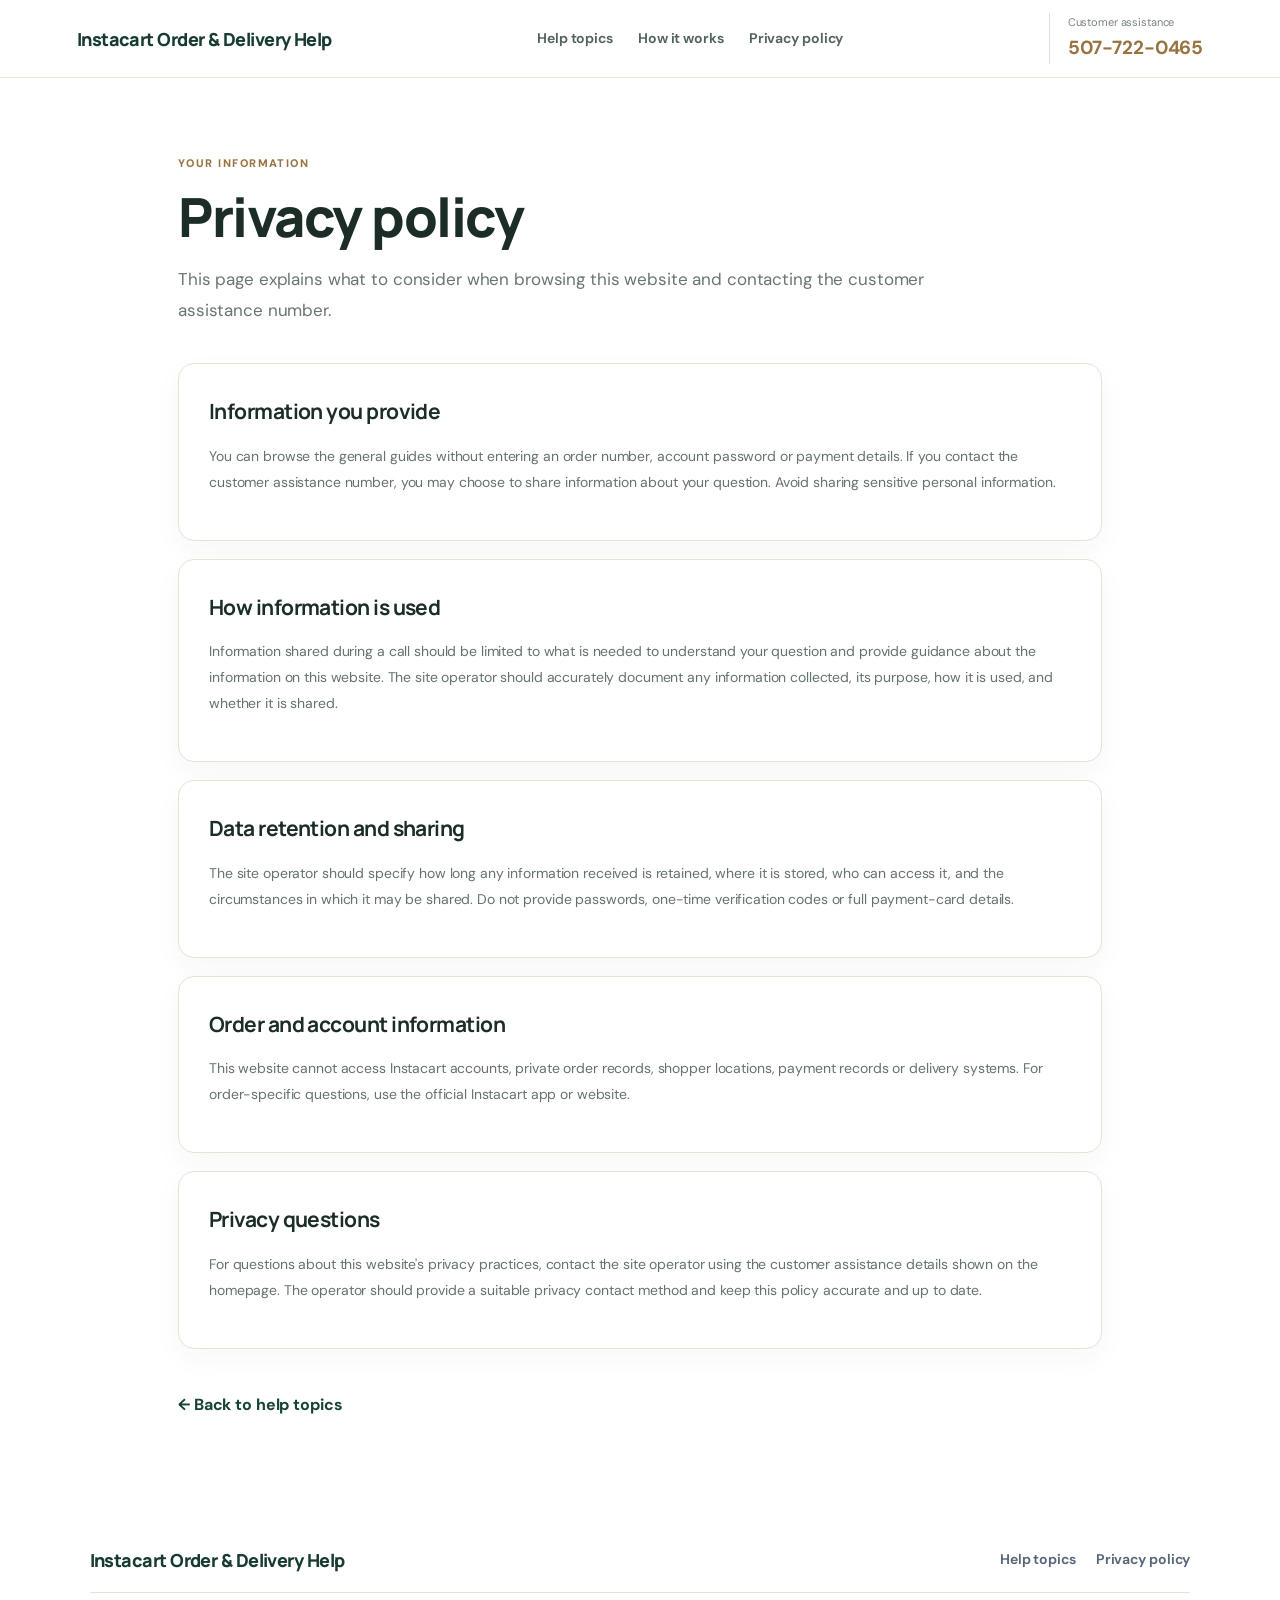
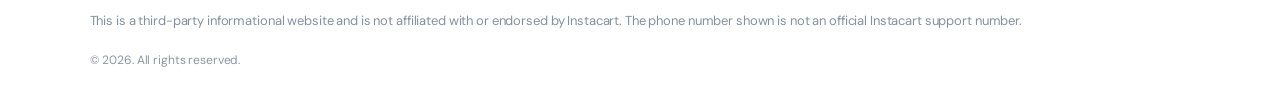
==== privacy.html @ 59c17d53 "///////" ====
<!doctype html>
<html lang="en">
<head>
<meta charset="utf-8">
<meta name="viewport" content="width=device-width, initial-scale=1">
<title>Privacy Policy | Instacart Order &amp; Delivery Help</title>
<meta name="description" content="Privacy policy for this grocery order information guide website.">
<link rel="stylesheet" href="styles.css">
<style>
.policy-page{max-width:980px;margin:0 auto;padding:76px 28px 100px;min-height:65vh}
.policy-page .eyebrow{display:block;margin-bottom:14px}
.policy-page h1{font-size:clamp(38px,5vw,54px);line-height:1.1;letter-spacing:-1.5px;margin:0 0 18px;color:#1b2d25}
.policy-page .lead{font-size:17px;line-height:1.8;color:#68766e;max-width:760px;margin-bottom:38px}
.policy-card{background:#fff;border:1px solid #e8e1d5;border-radius:16px;padding:30px;margin:18px 0;box-shadow:0 10px 28px #1b30230a}
.policy-card h2{font-size:21px;margin:0 0 12px;color:#1b2d25}
.policy-card p,.policy-card li{font-size:14px;line-height:1.85;color:#65736b}
.policy-card ul{padding-left:22px}
.policy-back{display:inline-block;margin-top:24px;text-decoration:none;font-weight:700;color:#174337}
@media(max-width:650px){.policy-page{padding:48px 20px 70px}.policy-card{padding:22px}}
</style>
</head>
<body>
<header><a class="logo" href="index.html">Instacart Order &amp; Delivery Help</a><nav><a href="index.html#guides">Help topics</a><a href="index.html#how">How it works</a><a href="privacy.html">Privacy policy</a></nav><a class="number" href="tel:5077220465"><small>Customer assistance</small><b>507-722-0465</b></a></header>
<main class="policy-page">
<small class="eyebrow">YOUR INFORMATION</small>
<h1>Privacy policy</h1>
<p class="lead">This page explains what to consider when browsing this website and contacting the customer assistance number.</p>
<section class="policy-card"><h2>Information you provide</h2><p>You can browse the general guides without entering an order number, account password or payment details. If you contact the customer assistance number, you may choose to share information about your question. Avoid sharing sensitive personal information.</p></section>
<section class="policy-card"><h2>How information is used</h2><p>Information shared during a call should be limited to what is needed to understand your question and provide guidance about the information on this website. The site operator should accurately document any information collected, its purpose, how it is used, and whether it is shared.</p></section>
<section class="policy-card"><h2>Data retention and sharing</h2><p>The site operator should specify how long any information received is retained, where it is stored, who can access it, and the circumstances in which it may be shared. Do not provide passwords, one-time verification codes or full payment-card details.</p></section>
<section class="policy-card"><h2>Order and account information</h2><p>This website cannot access Instacart accounts, private order records, shopper locations, payment records or delivery systems. For order-specific questions, use the official Instacart app or website.</p></section>
<section class="policy-card"><h2>Privacy questions</h2><p>For questions about this website's privacy practices, contact the site operator using the customer assistance details shown on the homepage. The operator should provide a suitable privacy contact method and keep this policy accurate and up to date.</p></section>
<a class="policy-back" href="index.html">← Back to help topics</a>
</main>
<footer><div class="foothead"><a class="logo" href="index.html">Instacart Order &amp; Delivery Help</a><div><a href="index.html#guides">Help topics</a><a href="privacy.html">Privacy policy</a></div></div><p>This is a third-party informational website and is not affiliated with or endorsed by Instacart. The phone number shown is not an official Instacart support number.</p><small>© 2026. All rights reserved.</small></footer>
</body></html>
---- styles.css ----
@import url('https://fonts.googleapis.com/css2?family=DM+Sans:wght@400;500;600;700;800&family=Manrope:wght@500;600;700;800&display=swap');
:root{--navy:#142b45;--navy2:#203f5e;--teal:#147d83;--teal-light:#e7f3f3;--paper:#f4f7fa;--ink:#182838;--muted:#657487;--line:#e0e7ed}
*{box-sizing:border-box}html{scroll-behavior:smooth}body{margin:0;color:var(--ink);font-family:'DM Sans',sans-serif;background:#fff}
.notice{text-align:center;background:#10263e;color:#e2edf5;font-size:9px;letter-spacing:1.3px;padding:9px 12px;font-weight:700}
header{height:78px;padding:0 6%;display:flex;align-items:center;justify-content:space-between;gap:20px;border-bottom:1px solid var(--line);background:#fff}
.logo{font:800 16px Manrope;text-decoration:none;color:var(--navy);letter-spacing:-.4px;max-width:280px}
nav{display:flex;gap:25px}nav a,footer a{font-size:12px;color:#566779;text-decoration:none;font-weight:600}
.number{display:flex;flex-direction:column;border-left:1px solid var(--line);padding-left:18px;text-decoration:none}.number small{font-size:9px;color:#728195}.number b{font-size:17px;color:var(--teal)}
#menu{display:none}
.hero{background:var(--paper);padding:62px 10%;display:grid;grid-template-columns:1.05fr .95fr;gap:30px;align-items:center;min-height:435px}
.eyebrow,.how small,.final small{font-size:9px;letter-spacing:1.5px;font-weight:800;color:var(--teal)}
h1{font:800 clamp(40px,4.5vw,58px)/1.08 Manrope;letter-spacing:-2px;margin:18px 0}h1 em{color:var(--teal);font-style:normal}
.hero p{font-size:14px;line-height:1.8;color:var(--muted);max-width:480px}
.btn{display:inline-block;background:var(--navy);color:#fff;padding:14px 18px;border-radius:7px;font-size:12px;font-weight:700;text-decoration:none;margin:12px 8px 0 0;transition:.2s}.btn:hover{background:var(--teal)}.btn.alt{background:#fff;color:var(--navy);border:1px solid #cbd6df}
.disclaimer{font-size:10px!important;color:#7e8b99!important;margin-top:19px}
.heroart{height:290px;position:relative;display:grid;place-items:center}.circle{position:absolute;width:270px;height:250px;border-radius:48%;background:#dce9ed;transform:rotate(-12deg)}
.bag{z-index:1;width:175px;height:168px;background:var(--navy2);clip-path:polygon(8% 15%,92% 15%,100% 100%,0 100%);display:grid;place-items:center;color:#fff;font:800 60px Manrope}
.fruit{position:absolute;z-index:2;font-size:48px}.f1{left:12%;top:20%}.f2{right:10%;top:24%}.f3{left:20%;bottom:6%}
.artcaption{position:absolute;right:0;bottom:0;background:white;padding:12px 16px;border-radius:10px;box-shadow:0 8px 25px #172f4614;display:flex;flex-direction:column;font-size:11px}.artcaption small{font-size:9px;color:#788798;margin-top:4px}
.callbar{max-width:1050px;margin:24px auto 0;padding:22px 25px;border:1px solid #dce6ed;border-radius:14px;display:flex;align-items:center;justify-content:space-between;gap:20px;background:linear-gradient(110deg,#142b45,#203f5e);box-shadow:0 12px 28px #142b451c;color:white}
.call-left{display:flex;align-items:center;gap:16px}.phone{background:#e4f1f2;color:var(--teal);width:48px;height:48px;border-radius:12px;display:grid;place-items:center;font-size:23px;flex:0 0 auto}
.call-copy small{display:block;font-size:9px;letter-spacing:1.2px;color:#c6d6e3;font-weight:700}.call-copy b{display:block;color:white;font:800 23px Manrope;letter-spacing:.2px;margin-top:3px}.call-copy p{font-size:11px;color:#d5e0e9;margin:4px 0 0}
.call-action{display:inline-flex;align-items:center;gap:9px;background:#fff;color:var(--navy);padding:14px 18px;border-radius:8px;font-size:12px;font-weight:800;text-decoration:none;white-space:nowrap;transition:.2s}.call-action:hover{background:#e8f3f3;color:var(--teal)}.call-action span{font-size:16px;color:var(--teal)}
.section{max-width:1100px;margin:auto;padding:78px 25px}.head{display:flex;justify-content:space-between;align-items:end;gap:25px;margin-bottom:25px}
.section h2,.how h2,.privacy h2,.final h2{font:800 29px Manrope;letter-spacing:-1px;margin:10px 0}
.head p{font-size:12px;color:var(--muted)}input{width:260px;padding:13px;border:1px solid var(--line);border-radius:8px;font:12px 'DM Sans'}
.cards{display:grid;grid-template-columns:repeat(4,1fr);gap:14px}.topic{border:1px solid var(--line);border-radius:12px;padding:17px;min-height:175px;background:white;transition:.2s}.topic:hover{box-shadow:0 10px 25px #142b4510;transform:translateY(-2px);border-color:#bfd5dc}
.topic .ico{height:42px;width:42px;display:grid;place-items:center;background:var(--teal-light);border-radius:11px;font-size:22px}
.topic h3{font:700 14px Manrope;margin:13px 0 7px}.topic p{font-size:10px;color:#758397;line-height:1.6;min-height:32px}.topic button{border:0;background:none;padding:0;color:var(--teal);font:700 11px 'DM Sans';cursor:pointer}
.guide{position:relative;background:#f2f7f9;border:1px solid #dce7ec;border-radius:14px;padding:28px;margin-top:22px}.guide h3{font:800 22px Manrope}.guide p,.guide li{font-size:12px;line-height:1.8;color:#5f6e7e}.guide li{margin:7px 0}.guide aside{background:white;padding:15px;border-radius:9px;font-size:11px}.guide aside p{font-size:11px}.guide aside a{color:var(--teal);font-weight:700}.guide #close{float:right;border:0;background:none;font-size:24px;cursor:pointer}
.how{background:var(--navy);color:white;padding:58px 10%;display:grid;grid-template-columns:1fr 1fr;gap:55px}.how h2{font-size:33px}.how p{font-size:12px;line-height:1.8;color:#d1dce6}.steps p{padding:15px;border:1px solid #ffffff2b;border-radius:9px}.steps b{color:#8ed0d1;margin-right:15px}
.faq{max-width:850px}.faq details{border-bottom:1px solid var(--line);padding:17px 0}.faq summary{font-size:12px;font-weight:700;cursor:pointer}.faq details p{font-size:11px;color:#6d7b8c;line-height:1.8}
.privacy{background:#f4f7fa;padding:42px 10%}.privacy p{font-size:11px;color:#667587;line-height:1.8;max-width:950px}
.final{padding:34px 10%;background:#eaf1f5;display:flex;align-items:center;justify-content:space-between;gap:25px}.final h2{font-size:22px}.final p{font-size:11px;color:#6c7988}.final>a{background:var(--navy);color:#fff;padding:12px 17px;border-radius:7px;font-size:11px;font-weight:700;text-decoration:none;white-space:nowrap}
footer{padding:30px 7% 20px;background:#fff}footer .foothead{display:flex;justify-content:space-between;align-items:center;gap:20px}.foothead div{display:flex;gap:20px;flex-wrap:wrap}footer p{font-size:10px;color:#8491a0;line-height:1.7;border-top:1px solid var(--line);padding-top:16px;margin-top:20px}footer>small{font-size:10px;color:#8a96a3}
@media(max-width:800px){.hero{padding:45px 7%}.cards{grid-template-columns:repeat(2,1fr)}.section{margin:0 3%}.head{align-items:start;flex-direction:column}input{width:100%}}
@media(max-width:600px){header{height:68px;padding:0 4%}nav{display:none;position:absolute;top:104px;left:0;right:0;background:white;padding:20px;z-index:5;flex-direction:column}nav.open{display:flex}.number{margin-left:auto;padding-left:9px}.number small{font-size:7px}.number b{font-size:14px}#menu{display:block;border:0;background:none;font-size:22px}.logo{font-size:13px;max-width:170px}.hero{grid-template-columns:1fr;padding:38px 7% 12px}.heroart{height:225px}.callbar{margin:18px 4% 0;align-items:flex-start;flex-direction:column;padding:18px}.call-action{width:100%;justify-content:center}.section{padding:55px 5%}.cards{grid-template-columns:1fr 1fr;gap:9px}.topic{padding:12px;min-height:175px}.topic h3{font-size:12px}.topic p{font-size:9px}.how{grid-template-columns:1fr;padding:40px 7%;gap:20px}.final{display:block;padding:28px 7%}.final>a{display:inline-block;margin-top:10px}footer .foothead{align-items:flex-start;flex-direction:column}}

.hero-assistance{margin-top:22px;display:flex;align-items:center;gap:16px;flex-wrap:wrap;padding:20px 22px;background:linear-gradient(115deg,#123b32 0%,#1d5144 100%);border:1px solid #2d6758;border-radius:14px;max-width:540px;box-shadow:0 12px 30px #123b322b}
.hero-assistance span{font-size:10px;font-weight:800;letter-spacing:1px;text-transform:uppercase;color:#d9e9df}
.hero-assistance strong{font:800 29px Manrope;color:#fff;letter-spacing:.4px;text-shadow:0 1px 1px #0002}
.hero-assistance a{font-size:11px;font-weight:800;color:#173b31;background:#e7c98e;padding:12px 15px;border-radius:8px;text-decoration:none;margin-left:auto;white-space:nowrap}
.hero-assistance a:hover{background:#f0d9aa}
@media(max-width:600px){.hero-assistance{gap:9px}.hero-assistance strong{font-size:21px}.hero-assistance a{margin-left:0}}

/* Luxury palette refresh */
:root{--ink:#202a25;--deep:#173b32;--accent:#b18a50;--accent2:#8a693a;--wash:#f6f3ec;--muted:#68736d;--line:#e7e0d4}
body{background:#fff;color:var(--ink)}
header{background:#fff;border-bottom:1px solid #e9e3d9}
.logo{color:#173b32}
nav a{color:#53635b}
.number{border-left-color:#e8e0d3}
.number small{color:#78837b}
.number b{color:#98733f}
.hero{background:linear-gradient(135deg,#f7f5ef 0%,#f0eee5 100%)}
.eyebrow,.how small,.final small,.guide-top{color:#98733f}
h1{color:#1f2d27}
h1 em{color:#98733f}
.hero p{color:#68736d}
.btn{background:#173b32;box-shadow:0 5px 14px #173b3217}
.btn:hover{background:#245345}
.btn.alt{background:#fff;color:#173b32;border-color:#d9d0c0}
.hero-assistance{border-color:#e5ddcf;background:#fff;box-shadow:0 10px 28px #40341d0b}
.hero-assistance span{color:#68736d}
.hero-assistance strong{color:#8a693a}
.hero-assistance a{background:#173b32}
.hero-assistance a:hover{background:#8a693a}
.circle{background:#e8e0d0}
.bag{background:#173b32}
.artcaption{box-shadow:0 12px 30px #26352b12}
.topic{border-color:#e8e2d8}
.topic:hover{border-color:#c5ad83;box-shadow:0 12px 28px #3c352614}
.topic .ico{background:#f2eee5}
.read-guide,.official-link{color:#8a693a}
.how{background:linear-gradient(120deg,#173b32,#23483d)}
.steps p{border-color:#ffffff30}
.privacy{background:#f6f3ec}
.final{background:#eee8dc}
.final>a{background:#173b32}
.callbar,.contact-card{background:linear-gradient(130deg,#173b32,#24483d)}
.phone{background:#f0e8d9;color:#8a693a}
.call-copy b{color:#fff}
.call-action{color:#173b32}
.call-action span{color:#98733f}
footer{background:#fff}
footer p{border-top-color:#e7e0d4}
@media(max-width:600px){nav{background:#fff}}

/* Refined typography and clear contact panel */
@import url('https://fonts.googleapis.com/css2?family=DM+Sans:wght@400;500;600;700&family=Manrope:wght@500;600;700;800&display=swap');
body{font-family:'DM Sans',Arial,sans-serif;-webkit-font-smoothing:antialiased}
h1,h2,h3,.logo{font-family:'Manrope','DM Sans',Arial,sans-serif}
.hero-assistance{display:flex;align-items:center;gap:14px;flex-wrap:wrap;max-width:520px;padding:16px 18px;border-radius:12px;border:1px solid #e4dac8;background:#fff;box-shadow:0 12px 28px #1b30230d}
.hero-assistance .assist-label{width:100%;font-size:9px;letter-spacing:1.5px;font-weight:800;color:#8a693a}
.hero-assistance strong{font:800 25px Manrope;color:#173b32;letter-spacing:.2px}
.hero-assistance a{margin-left:auto;padding:12px 16px;font-size:12px;border-radius:8px}
.guide-page{max-width:1120px;padding:54px 28px 80px}
.guide-top{font-size:10px;letter-spacing:1.5px;font-weight:800}
.guide-page h1{font-size:clamp(34px,4vw,48px);line-height:1.12;letter-spacing:-1.5px;margin:14px 0}
.guide-intro{font-size:15px;line-height:1.8;color:#65736b;max-width:760px}
.guide-layout{grid-template-columns:minmax(0,1fr) 340px;gap:24px;align-items:start;margin-top:32px}
.guide-content{padding:30px;border:1px solid #e8e1d5;border-radius:16px;box-shadow:0 12px 32px #1b30230a}
.guide-content h2{font-size:21px;margin:0 0 20px}
.guide-steps{display:grid;gap:12px;counter-reset:step}
.guide-step{position:relative;padding:16px 18px 16px 58px;background:#faf8f3;border:1px solid #eee7db;border-radius:12px;font-size:14px;line-height:1.65;color:#3e4b44;counter-increment:step}
.guide-step:before{content:counter(step);position:absolute;left:17px;top:15px;width:27px;height:27px;border-radius:50%;display:grid;place-items:center;background:#e9e0d0;color:#765b34;font-weight:800;font-size:12px}
.guide-note{margin-top:22px;padding:16px 18px;border-radius:12px;background:#f4f1e9;border:1px solid #e8e0d2;font-size:12px;line-height:1.75;color:#647068}
.contact-card{position:sticky;top:22px;padding:26px;border:1px solid #274f43;background:linear-gradient(145deg,#173b32,#285345);border-radius:16px;box-shadow:0 16px 35px #173b3224}
.contact-card .guide-top{color:#d8c39e!important}
.contact-card h2{font-size:23px;line-height:1.25;color:#fff;margin:12px 0}
.contact-card p{font-size:13px;line-height:1.8;color:#e3eae5}
.contact-card .phone-display{font:800 27px Manrope;color:#fff;letter-spacing:.3px;margin:18px 0 6px}
.contact-card .tel{display:block;text-align:center;background:#fff;color:#173b32;padding:14px 16px;border-radius:9px;text-decoration:none;font-weight:800;font-size:13px;margin-top:15px}
.contact-card .tel:hover{background:#f1e9db}
.related{margin-top:26px}
.related h3{font:700 16px Manrope;margin:0 0 12px}
.related-links{display:flex;flex-wrap:wrap;gap:8px}
.related-links a{font-size:11px;font-weight:700;text-decoration:none;color:#315648;background:#f2efe7;border:1px solid #e5ddcf;padding:9px 12px;border-radius:30px}
.related-links a:hover{background:#e9e0d0}
.guide-page .official-link{display:none}
footer{font-family:'DM Sans',Arial,sans-serif}
@media(max-width:760px){.guide-layout{grid-template-columns:1fr}.contact-card{position:static}.hero-assistance{align-items:flex-start}.hero-assistance strong{font-size:22px}}

/* Final high-contrast phone panel: overrides earlier theme declarations */
.hero .hero-assistance {display:flex;align-items:center;gap:14px;flex-wrap:wrap;box-sizing:border-box;width:100%;max-width:570px;margin-top:24px;padding:20px 22px;background:#123b32!important;border:2px solid #c8a569!important;border-radius:14px;box-shadow:0 14px 32px rgba(18,59,50,.20)}
.hero .hero-assistance span {color:#f0dbad!important;font-size:11px;font-weight:800;letter-spacing:.6px}
.hero .hero-assistance strong {color:#ffffff!important;font-family:Manrope,Arial,sans-serif;font-size:clamp(22px,2.3vw,29px);font-weight:800;letter-spacing:.2px;text-shadow:none}
.hero .hero-assistance a {display:inline-flex!important;align-items:center;justify-content:center;min-width:110px;min-height:44px;box-sizing:border-box;margin-left:auto;padding:12px 17px;background:#f3d394!important;color:#18382f!important;font-size:13px!important;font-weight:900!important;line-height:1.3;text-decoration:none;border-radius:8px;opacity:1!important;visibility:visible!important}
.hero .hero-assistance a:hover {background:#ffe4ac!important;color:#18382f!important}
@media(max-width:600px){.hero .hero-assistance{padding:17px 16px}.hero .hero-assistance strong{font-size:23px}.hero .hero-assistance a{margin-left:0}}

/* Animated grocery illustration */
.heroart.hero-animation{height:auto;min-height:290px;display:flex;align-items:center;justify-content:center;overflow:hidden;border-radius:22px;background:transparent}
.heroart.hero-animation img{display:block;width:min(100%,560px);height:auto;max-height:360px;object-fit:contain;border-radius:18px}
@media(max-width:800px){.heroart.hero-animation{min-height:210px}.heroart.hero-animation img{max-height:260px}}

/* Modern, polished typography refresh */
:root{--font-body:'Inter','DM Sans',-apple-system,BlinkMacSystemFont,'Segoe UI',sans-serif;--font-display:'Manrope','Inter',-apple-system,BlinkMacSystemFont,'Segoe UI',sans-serif}
html{font-size:16px;-webkit-text-size-adjust:100%;text-rendering:optimizeLegibility}
body{font-family:var(--font-body);font-size:16px;line-height:1.7;letter-spacing:-.12px;-webkit-font-smoothing:antialiased}
h1,h2,h3,.logo,.call-copy b,.phone-display{font-family:var(--font-display);font-feature-settings:'ss01' on;letter-spacing:-.55px}
.logo{font-size:18px;font-weight:800}
nav a,footer a{font-size:14px;font-weight:650;letter-spacing:-.1px}
.number small{font-size:11px}.number b{font-size:19px}
.eyebrow,.how small,.final small,.guide-top{font-size:11px;letter-spacing:1.45px}
h1{font-size:clamp(42px,4.6vw,60px);line-height:1.08;letter-spacing:-2px}
.hero p{font-size:16px;line-height:1.8}
.btn{font-size:14px;font-weight:750;padding:15px 20px}
.disclaimer{font-size:12px!important;line-height:1.6}
.artcaption{font-size:13px}.artcaption small{font-size:11px}
.hero-assistance .assist-label,.hero-assistance span{font-size:11px;letter-spacing:1px}
.hero-assistance strong{font-size:clamp(25px,2.5vw,31px)}
.hero-assistance a{font-size:13px}
.call-copy small{font-size:11px}.call-copy b{font-size:26px}.call-copy p{font-size:14px;line-height:1.6}
.call-action{font-size:14px;padding:15px 20px}
.section h2,.how h2,.privacy h2,.final h2{font-size:clamp(27px,3vw,34px);line-height:1.2;letter-spacing:-1px}
.head p{font-size:15px;line-height:1.7}
input{font:15px var(--font-body);padding:15px 16px;min-height:50px}
.topic{padding:19px;min-height:190px}
.topic h3{font-size:17px;line-height:1.4;letter-spacing:-.35px}
.topic p{font-size:14px;line-height:1.65;min-height:46px}
.topic button{font:700 14px var(--font-body)}
.guide{padding:32px}
.guide h3{font-size:26px;line-height:1.25}
.guide p,.guide li{font-size:15px;line-height:1.8}
.guide aside{font-size:14px;line-height:1.7}
.guide aside p{font-size:14px}
.how p{font-size:15px;line-height:1.8}
.steps p{font-size:15px;line-height:1.65}
.faq summary{font-size:15px}.faq details p{font-size:14px;line-height:1.8}
.privacy p{font-size:14px;line-height:1.85}
.final p{font-size:14px;line-height:1.7}.final>a{font-size:13px;padding:14px 19px}
footer p{font-size:13px;line-height:1.8}footer>small{font-size:12px}
.guide-page h1{font-size:clamp(36px,4.2vw,50px)}
.guide-intro{font-size:17px;line-height:1.8}
.guide-content h2{font-size:23px}
.guide-step{font-size:16px;line-height:1.7}
.guide-note{font-size:14px;line-height:1.8}
.contact-card h2{font-size:25px}.contact-card p{font-size:15px;line-height:1.8}
.contact-card .phone-display{font-size:30px}.contact-card .tel{font-size:14px;padding:16px}
.related h3{font-size:18px}.related-links a{font-size:13px;padding:10px 14px}
@media(max-width:800px){.topic h3{font-size:16px}.topic p{font-size:13px}}
@media(max-width:600px){
 body{font-size:16px}
 .logo{font-size:14px}
 .number small{font-size:9px}.number b{font-size:15px}
 .hero{padding:38px 7% 16px}
 h1{font-size:clamp(36px,9vw,46px);letter-spacing:-1.5px}
 .hero p{font-size:15px}
 .btn{font-size:13px}
 .hero-assistance strong{font-size:23px}
 .call-copy b{font-size:24px}.call-copy p{font-size:13px}
 .section h2,.how h2,.privacy h2,.final h2{font-size:26px}
 .head p{font-size:14px}
 .cards{gap:11px}.topic{padding:14px;min-height:190px}
 .topic h3{font-size:14px;line-height:1.4}
 .topic p{font-size:12px;line-height:1.65;min-height:48px}
 .topic button{font-size:13px}
 .guide{padding:22px}.guide h3{font-size:23px}
 .guide p,.guide li{font-size:14px}
 .guide-step{font-size:14px;padding-left:52px}
 .guide-note{font-size:13px}
 .contact-card h2{font-size:22px}.contact-card p{font-size:14px}
 .contact-card .phone-display{font-size:27px}
 .privacy p,.faq details p{font-size:13px}
 footer p{font-size:12px}
}
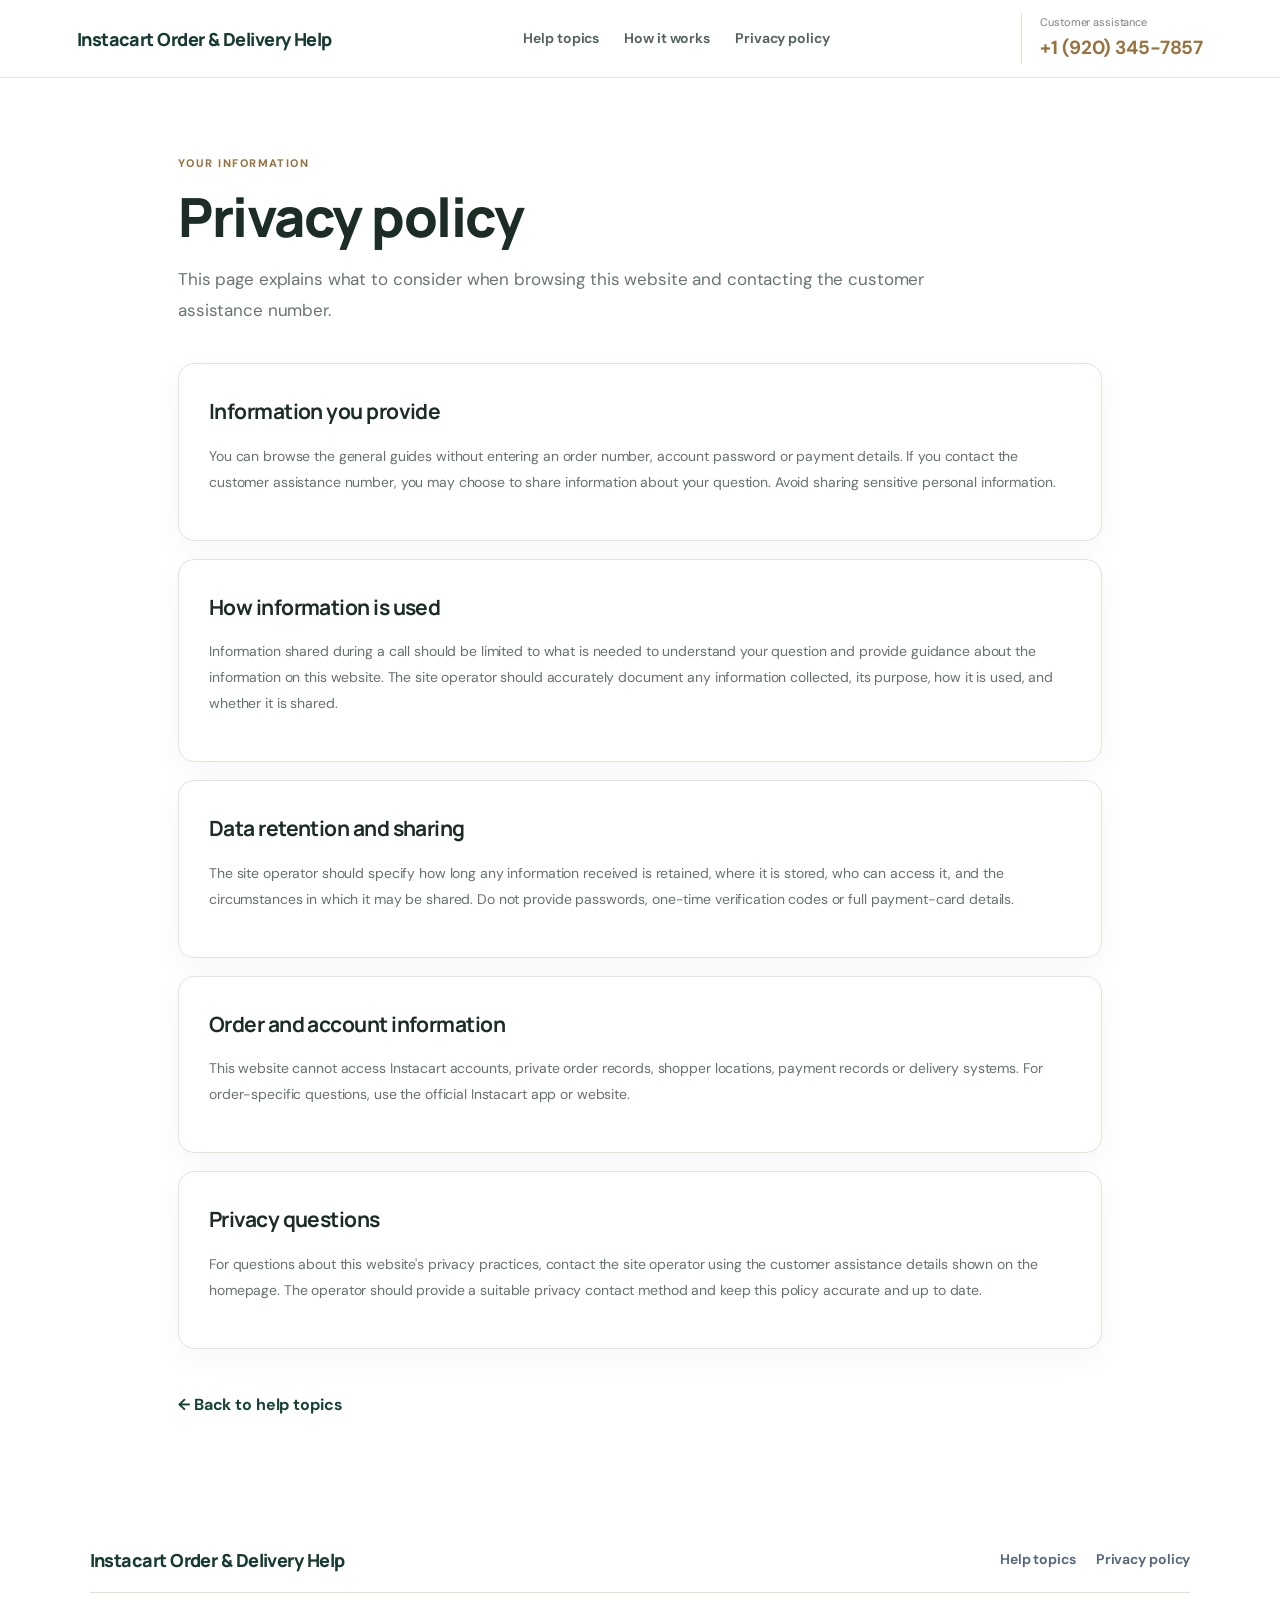
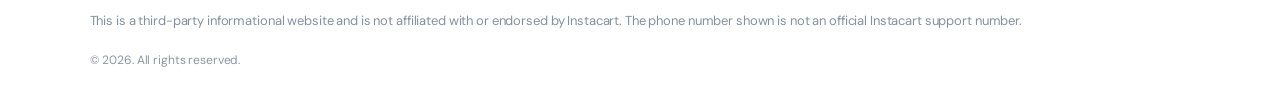
==== commit cde3366d: "../" ====
--- a/privacy.html
+++ b/privacy.html
@@ -20,7 +20,7 @@
 </style>
 </head>
 <body>
-<header><a class="logo" href="index.html">Instacart Order &amp; Delivery Help</a><nav><a href="index.html#guides">Help topics</a><a href="index.html#how">How it works</a><a href="privacy.html">Privacy policy</a></nav><a class="number" href="tel:5077220465"><small>Customer assistance</small><b>507-722-0465</b></a></header>
+<header><a class="logo" href="index.html">Instacart Order &amp; Delivery Help</a><nav><a href="index.html#guides">Help topics</a><a href="index.html#how">How it works</a><a href="privacy.html">Privacy policy</a></nav><a class="number" href="tel:+19203457857"><small>Customer assistance</small><b>+1 (920) 345-7857</b></a></header>
 <main class="policy-page">
 <small class="eyebrow">YOUR INFORMATION</small>
 <h1>Privacy policy</h1>
--- a/styles.css
+++ b/styles.css
@@ -205,3 +205,107 @@
  .privacy p,.faq details p{font-size:13px}
  footer p{font-size:12px}
 }
+
+
+
+
+/* Hero grocery animation: show the complete illustration without cropping */
+.heroart.hero-animation{
+  height:300px;
+  min-height:0;
+  width:100%;
+  position:relative;
+  display:flex;
+  align-items:center;
+  justify-content:center;
+  overflow:hidden;
+  border-radius:20px;
+  background:#fbf4e8;
+}
+.heroart.hero-animation img{
+  display:block;
+  width:100%;
+  height:100%;
+  max-width:560px;
+  max-height:300px;
+  object-fit:contain;
+  object-position:center;
+  border-radius:18px;
+  animation:none;
+}
+@media(max-width:800px){
+  .heroart.hero-animation{height:230px;min-height:0}
+  .heroart.hero-animation img{max-height:230px}
+}
+@media(max-width:600px){
+  .heroart.hero-animation{height:210px;min-height:0;margin-top:12px}
+  .heroart.hero-animation img{max-height:210px;width:100%}
+}
+
+
+/* Full-size contained grocery bag with produce visibly dropping into its opening */
+.heroart.hero-animation{
+  height:300px;
+  min-height:0;
+  width:100%;
+  position:relative;
+  display:flex;
+  align-items:center;
+  justify-content:center;
+  overflow:hidden;
+  border-radius:20px;
+  background:#fbf4e8;
+}
+.heroart.hero-animation>img{
+  display:block;
+  width:100%;
+  height:100%;
+  max-width:560px;
+  max-height:300px;
+  object-fit:contain;
+  object-position:center;
+  border-radius:18px;
+  animation:none!important;
+}
+.heroart .produce-item{
+  position:absolute;
+  z-index:2;
+  top:2%;
+  left:50%;
+  font-family:"Apple Color Emoji","Segoe UI Emoji",sans-serif;
+  font-size:clamp(23px,3vw,34px);
+  line-height:1;
+  opacity:0;
+  transform:translate3d(-50%,-18px,0) rotate(-12deg) scale(.72);
+  filter:drop-shadow(0 3px 2px rgba(40,50,30,.14));
+  pointer-events:none;
+  animation:produceDrop 3.8s ease-in infinite;
+  will-change:transform,opacity;
+}
+.heroart .produce-tomato{left:42%;animation-delay:0s}
+.heroart .produce-greens{left:49%;animation-delay:.48s}
+.heroart .produce-pepper{left:57%;animation-delay:.96s}
+.heroart .produce-meat{left:45%;animation-delay:1.44s}
+.heroart .produce-milk{left:55%;animation-delay:1.92s}
+.heroart .produce-apple{left:51%;animation-delay:2.40s}
+.heroart .produce-carrot{left:43%;animation-delay:2.88s}
+@keyframes produceDrop{
+  0%{opacity:0;transform:translate3d(-50%,-18px,0) rotate(-12deg) scale(.72)}
+  12%{opacity:1}
+  57%{opacity:1;transform:translate3d(-50%,112px,0) rotate(9deg) scale(1)}
+  72%{opacity:0;transform:translate3d(-50%,138px,0) rotate(14deg) scale(.72)}
+  100%{opacity:0;transform:translate3d(-50%,138px,0) rotate(14deg) scale(.72)}
+}
+@media(max-width:800px){
+  .heroart.hero-animation{height:230px;min-height:0}
+  .heroart.hero-animation>img{max-height:230px}
+  .heroart .produce-item{font-size:27px}
+}
+@media(max-width:600px){
+  .heroart.hero-animation{height:210px;min-height:0;margin-top:12px}
+  .heroart.hero-animation>img{max-height:210px;width:100%}
+  .heroart .produce-item{font-size:24px}
+}
+@media(prefers-reduced-motion:reduce){
+  .heroart .produce-item{animation:none;opacity:0}
+}
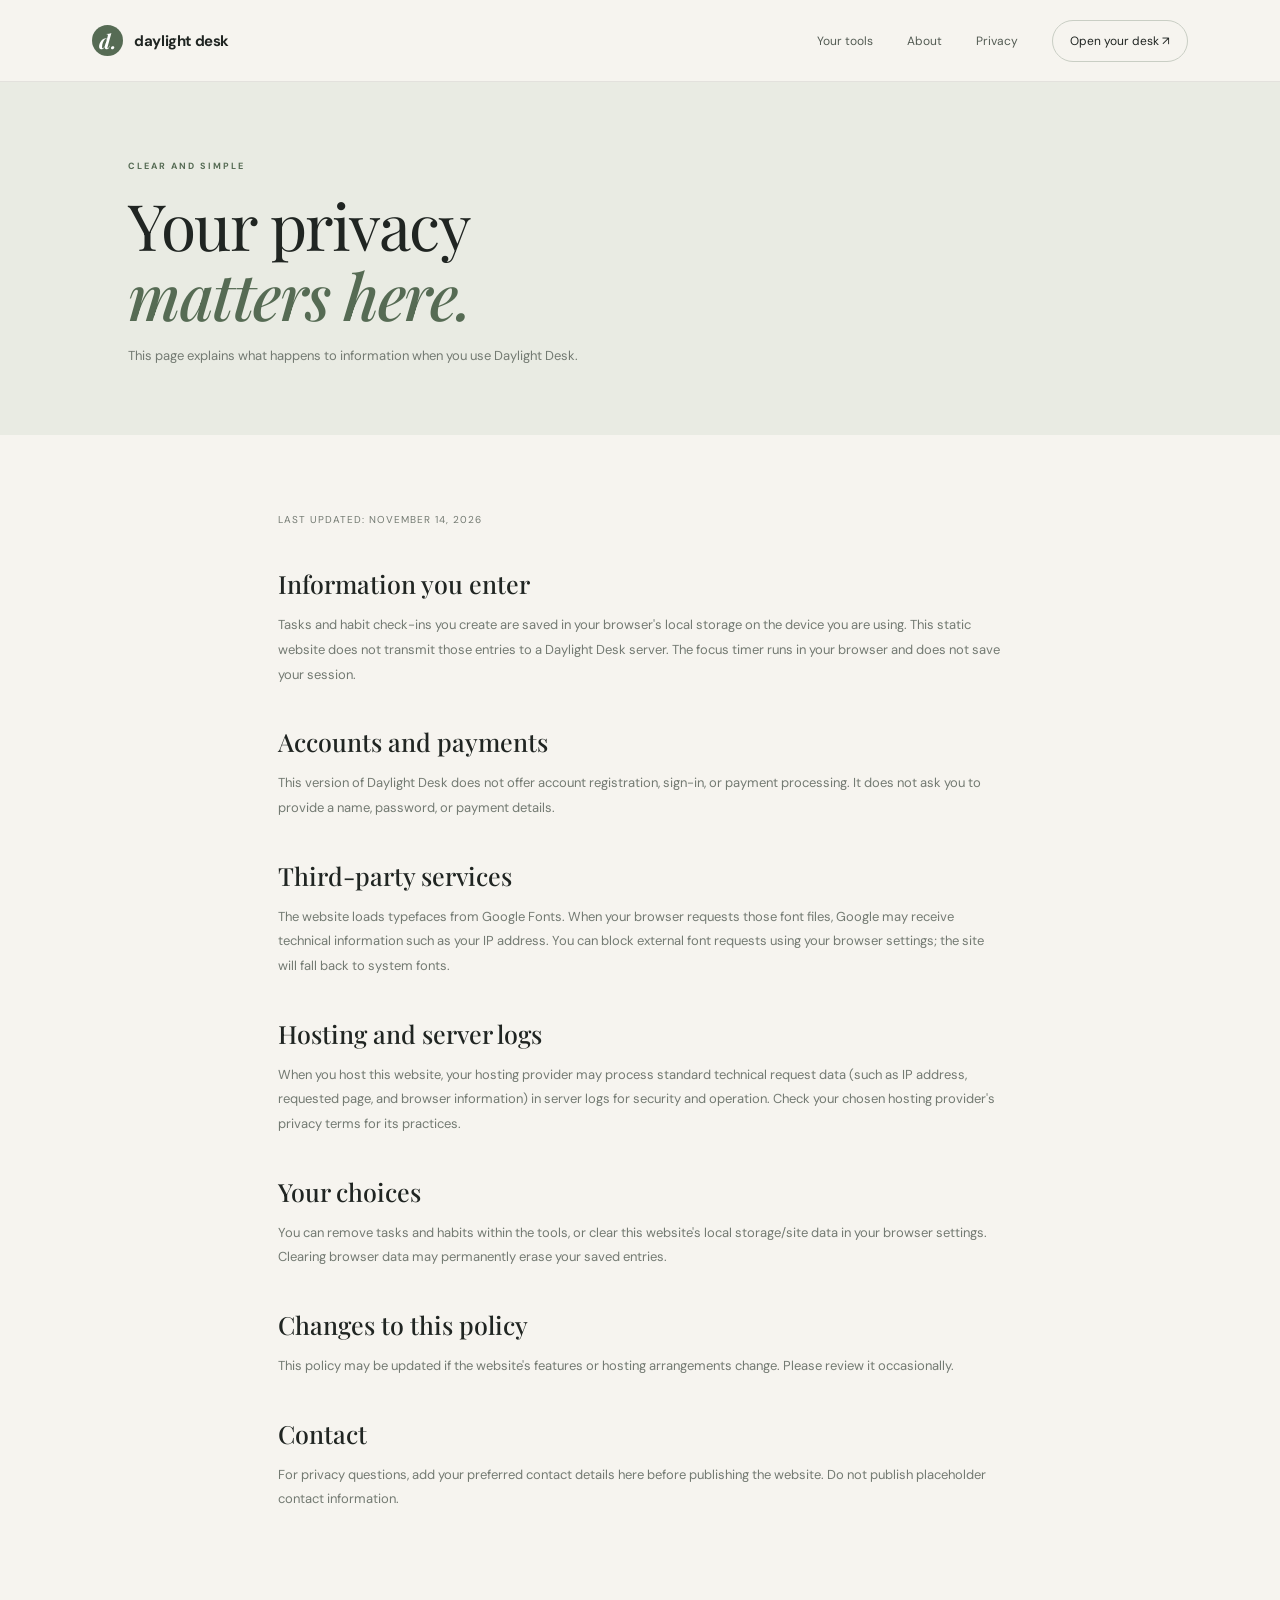
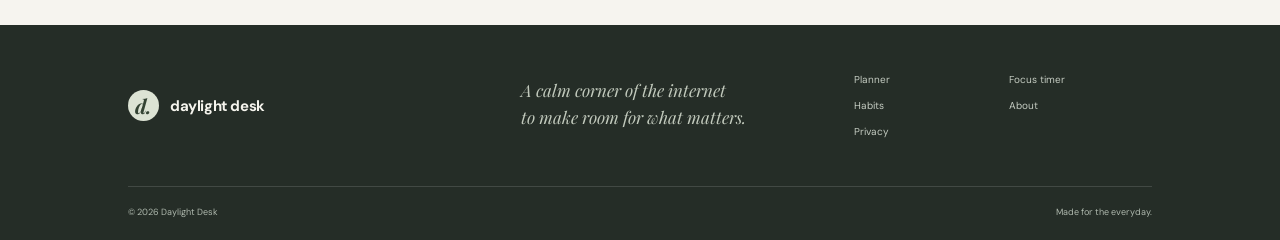
==== commit 38a32b04: "....." ====
--- a/privacy.html
+++ b/privacy.html
@@ -1,36 +1 @@
-<!doctype html>
-<html lang="en">
-<head>
-<meta charset="utf-8">
-<meta name="viewport" content="width=device-width, initial-scale=1">
-<title>Privacy Policy | Instacart Order &amp; Delivery Help</title>
-<meta name="description" content="Privacy policy for this grocery order information guide website.">
-<link rel="stylesheet" href="styles.css">
-<style>
-.policy-page{max-width:980px;margin:0 auto;padding:76px 28px 100px;min-height:65vh}
-.policy-page .eyebrow{display:block;margin-bottom:14px}
-.policy-page h1{font-size:clamp(38px,5vw,54px);line-height:1.1;letter-spacing:-1.5px;margin:0 0 18px;color:#1b2d25}
-.policy-page .lead{font-size:17px;line-height:1.8;color:#68766e;max-width:760px;margin-bottom:38px}
-.policy-card{background:#fff;border:1px solid #e8e1d5;border-radius:16px;padding:30px;margin:18px 0;box-shadow:0 10px 28px #1b30230a}
-.policy-card h2{font-size:21px;margin:0 0 12px;color:#1b2d25}
-.policy-card p,.policy-card li{font-size:14px;line-height:1.85;color:#65736b}
-.policy-card ul{padding-left:22px}
-.policy-back{display:inline-block;margin-top:24px;text-decoration:none;font-weight:700;color:#174337}
-@media(max-width:650px){.policy-page{padding:48px 20px 70px}.policy-card{padding:22px}}
-</style>
-</head>
-<body>
-<header><a class="logo" href="index.html">Instacart Order &amp; Delivery Help</a><nav><a href="index.html#guides">Help topics</a><a href="index.html#how">How it works</a><a href="privacy.html">Privacy policy</a></nav><a class="number" href="tel:+19203457857"><small>Customer assistance</small><b>+1 (920) 345-7857</b></a></header>
-<main class="policy-page">
-<small class="eyebrow">YOUR INFORMATION</small>
-<h1>Privacy policy</h1>
-<p class="lead">This page explains what to consider when browsing this website and contacting the customer assistance number.</p>
-<section class="policy-card"><h2>Information you provide</h2><p>You can browse the general guides without entering an order number, account password or payment details. If you contact the customer assistance number, you may choose to share information about your question. Avoid sharing sensitive personal information.</p></section>
-<section class="policy-card"><h2>How information is used</h2><p>Information shared during a call should be limited to what is needed to understand your question and provide guidance about the information on this website. The site operator should accurately document any information collected, its purpose, how it is used, and whether it is shared.</p></section>
-<section class="policy-card"><h2>Data retention and sharing</h2><p>The site operator should specify how long any information received is retained, where it is stored, who can access it, and the circumstances in which it may be shared. Do not provide passwords, one-time verification codes or full payment-card details.</p></section>
-<section class="policy-card"><h2>Order and account information</h2><p>This website cannot access Instacart accounts, private order records, shopper locations, payment records or delivery systems. For order-specific questions, use the official Instacart app or website.</p></section>
-<section class="policy-card"><h2>Privacy questions</h2><p>For questions about this website's privacy practices, contact the site operator using the customer assistance details shown on the homepage. The operator should provide a suitable privacy contact method and keep this policy accurate and up to date.</p></section>
-<a class="policy-back" href="index.html">← Back to help topics</a>
-</main>
-<footer><div class="foothead"><a class="logo" href="index.html">Instacart Order &amp; Delivery Help</a><div><a href="index.html#guides">Help topics</a><a href="privacy.html">Privacy policy</a></div></div><p>This is a third-party informational website and is not affiliated with or endorsed by Instacart. The phone number shown is not an official Instacart support number.</p><small>© 2026. All rights reserved.</small></footer>
-</body></html>+<!doctype html><html lang="en"><head><meta charset="utf-8"><meta name="viewport" content="width=device-width,initial-scale=1"><meta name="description" content="Privacy policy for Daylight Desk."><title>Privacy Policy — Daylight Desk</title><link rel="stylesheet" href="styles.css"></head><body><header class="site-header"><a class="brand" href="index.html"><span class="brand-mark">d.</span><span>daylight desk</span></a><button class="menu-toggle" aria-label="Toggle navigation" aria-expanded="false">☰</button><nav class="nav"><a href="index.html#tools">Your tools</a><a href="about.html">About</a><a href="privacy.html">Privacy</a><a class="nav-cta" href="planner.html">Open your desk ↗</a></nav></header><main><section class="page-hero"><p class="eyebrow">CLEAR AND SIMPLE</p><h1>Your privacy<br><em>matters here.</em></h1><p>This page explains what happens to information when you use Daylight Desk.</p></section><article class="content-page"><p class="last-updated">LAST UPDATED: NOVEMBER 14, 2026</p><h2>Information you enter</h2><p>Tasks and habit check-ins you create are saved in your browser's local storage on the device you are using. This static website does not transmit those entries to a Daylight Desk server. The focus timer runs in your browser and does not save your session.</p><h2>Accounts and payments</h2><p>This version of Daylight Desk does not offer account registration, sign-in, or payment processing. It does not ask you to provide a name, password, or payment details.</p><h2>Third-party services</h2><p>The website loads typefaces from Google Fonts. When your browser requests those font files, Google may receive technical information such as your IP address. You can block external font requests using your browser settings; the site will fall back to system fonts.</p><h2>Hosting and server logs</h2><p>When you host this website, your hosting provider may process standard technical request data (such as IP address, requested page, and browser information) in server logs for security and operation. Check your chosen hosting provider's privacy terms for its practices.</p><h2>Your choices</h2><p>You can remove tasks and habits within the tools, or clear this website's local storage/site data in your browser settings. Clearing browser data may permanently erase your saved entries.</p><h2>Changes to this policy</h2><p>This policy may be updated if the website's features or hosting arrangements change. Please review it occasionally.</p><h2>Contact</h2><p>For privacy questions, add your preferred contact details here before publishing the website. Do not publish placeholder contact information.</p></article></main><footer class="footer"><div class="footer-main"><a class="brand brand-light" href="index.html"><span class="brand-mark">d.</span><span>daylight desk</span></a><p>A calm corner of the internet<br>to make room for what matters.</p><div class="footer-links"><a href="planner.html">Planner</a><a href="focus.html">Focus timer</a><a href="habits.html">Habits</a><a href="about.html">About</a><a href="privacy.html">Privacy</a></div></div><div class="footer-bottom"><span>© <span id="year"></span> Daylight Desk</span><span>Made for the everyday.</span></div></footer><script src="script.js"></script></body></html>
--- a/styles.css
+++ b/styles.css
@@ -1,311 +1,7 @@
-@import url('https://fonts.googleapis.com/css2?family=DM+Sans:wght@400;500;600;700;800&family=Manrope:wght@500;600;700;800&display=swap');
-:root{--navy:#142b45;--navy2:#203f5e;--teal:#147d83;--teal-light:#e7f3f3;--paper:#f4f7fa;--ink:#182838;--muted:#657487;--line:#e0e7ed}
-*{box-sizing:border-box}html{scroll-behavior:smooth}body{margin:0;color:var(--ink);font-family:'DM Sans',sans-serif;background:#fff}
-.notice{text-align:center;background:#10263e;color:#e2edf5;font-size:9px;letter-spacing:1.3px;padding:9px 12px;font-weight:700}
-header{height:78px;padding:0 6%;display:flex;align-items:center;justify-content:space-between;gap:20px;border-bottom:1px solid var(--line);background:#fff}
-.logo{font:800 16px Manrope;text-decoration:none;color:var(--navy);letter-spacing:-.4px;max-width:280px}
-nav{display:flex;gap:25px}nav a,footer a{font-size:12px;color:#566779;text-decoration:none;font-weight:600}
-.number{display:flex;flex-direction:column;border-left:1px solid var(--line);padding-left:18px;text-decoration:none}.number small{font-size:9px;color:#728195}.number b{font-size:17px;color:var(--teal)}
-#menu{display:none}
-.hero{background:var(--paper);padding:62px 10%;display:grid;grid-template-columns:1.05fr .95fr;gap:30px;align-items:center;min-height:435px}
-.eyebrow,.how small,.final small{font-size:9px;letter-spacing:1.5px;font-weight:800;color:var(--teal)}
-h1{font:800 clamp(40px,4.5vw,58px)/1.08 Manrope;letter-spacing:-2px;margin:18px 0}h1 em{color:var(--teal);font-style:normal}
-.hero p{font-size:14px;line-height:1.8;color:var(--muted);max-width:480px}
-.btn{display:inline-block;background:var(--navy);color:#fff;padding:14px 18px;border-radius:7px;font-size:12px;font-weight:700;text-decoration:none;margin:12px 8px 0 0;transition:.2s}.btn:hover{background:var(--teal)}.btn.alt{background:#fff;color:var(--navy);border:1px solid #cbd6df}
-.disclaimer{font-size:10px!important;color:#7e8b99!important;margin-top:19px}
-.heroart{height:290px;position:relative;display:grid;place-items:center}.circle{position:absolute;width:270px;height:250px;border-radius:48%;background:#dce9ed;transform:rotate(-12deg)}
-.bag{z-index:1;width:175px;height:168px;background:var(--navy2);clip-path:polygon(8% 15%,92% 15%,100% 100%,0 100%);display:grid;place-items:center;color:#fff;font:800 60px Manrope}
-.fruit{position:absolute;z-index:2;font-size:48px}.f1{left:12%;top:20%}.f2{right:10%;top:24%}.f3{left:20%;bottom:6%}
-.artcaption{position:absolute;right:0;bottom:0;background:white;padding:12px 16px;border-radius:10px;box-shadow:0 8px 25px #172f4614;display:flex;flex-direction:column;font-size:11px}.artcaption small{font-size:9px;color:#788798;margin-top:4px}
-.callbar{max-width:1050px;margin:24px auto 0;padding:22px 25px;border:1px solid #dce6ed;border-radius:14px;display:flex;align-items:center;justify-content:space-between;gap:20px;background:linear-gradient(110deg,#142b45,#203f5e);box-shadow:0 12px 28px #142b451c;color:white}
-.call-left{display:flex;align-items:center;gap:16px}.phone{background:#e4f1f2;color:var(--teal);width:48px;height:48px;border-radius:12px;display:grid;place-items:center;font-size:23px;flex:0 0 auto}
-.call-copy small{display:block;font-size:9px;letter-spacing:1.2px;color:#c6d6e3;font-weight:700}.call-copy b{display:block;color:white;font:800 23px Manrope;letter-spacing:.2px;margin-top:3px}.call-copy p{font-size:11px;color:#d5e0e9;margin:4px 0 0}
-.call-action{display:inline-flex;align-items:center;gap:9px;background:#fff;color:var(--navy);padding:14px 18px;border-radius:8px;font-size:12px;font-weight:800;text-decoration:none;white-space:nowrap;transition:.2s}.call-action:hover{background:#e8f3f3;color:var(--teal)}.call-action span{font-size:16px;color:var(--teal)}
-.section{max-width:1100px;margin:auto;padding:78px 25px}.head{display:flex;justify-content:space-between;align-items:end;gap:25px;margin-bottom:25px}
-.section h2,.how h2,.privacy h2,.final h2{font:800 29px Manrope;letter-spacing:-1px;margin:10px 0}
-.head p{font-size:12px;color:var(--muted)}input{width:260px;padding:13px;border:1px solid var(--line);border-radius:8px;font:12px 'DM Sans'}
-.cards{display:grid;grid-template-columns:repeat(4,1fr);gap:14px}.topic{border:1px solid var(--line);border-radius:12px;padding:17px;min-height:175px;background:white;transition:.2s}.topic:hover{box-shadow:0 10px 25px #142b4510;transform:translateY(-2px);border-color:#bfd5dc}
-.topic .ico{height:42px;width:42px;display:grid;place-items:center;background:var(--teal-light);border-radius:11px;font-size:22px}
-.topic h3{font:700 14px Manrope;margin:13px 0 7px}.topic p{font-size:10px;color:#758397;line-height:1.6;min-height:32px}.topic button{border:0;background:none;padding:0;color:var(--teal);font:700 11px 'DM Sans';cursor:pointer}
-.guide{position:relative;background:#f2f7f9;border:1px solid #dce7ec;border-radius:14px;padding:28px;margin-top:22px}.guide h3{font:800 22px Manrope}.guide p,.guide li{font-size:12px;line-height:1.8;color:#5f6e7e}.guide li{margin:7px 0}.guide aside{background:white;padding:15px;border-radius:9px;font-size:11px}.guide aside p{font-size:11px}.guide aside a{color:var(--teal);font-weight:700}.guide #close{float:right;border:0;background:none;font-size:24px;cursor:pointer}
-.how{background:var(--navy);color:white;padding:58px 10%;display:grid;grid-template-columns:1fr 1fr;gap:55px}.how h2{font-size:33px}.how p{font-size:12px;line-height:1.8;color:#d1dce6}.steps p{padding:15px;border:1px solid #ffffff2b;border-radius:9px}.steps b{color:#8ed0d1;margin-right:15px}
-.faq{max-width:850px}.faq details{border-bottom:1px solid var(--line);padding:17px 0}.faq summary{font-size:12px;font-weight:700;cursor:pointer}.faq details p{font-size:11px;color:#6d7b8c;line-height:1.8}
-.privacy{background:#f4f7fa;padding:42px 10%}.privacy p{font-size:11px;color:#667587;line-height:1.8;max-width:950px}
-.final{padding:34px 10%;background:#eaf1f5;display:flex;align-items:center;justify-content:space-between;gap:25px}.final h2{font-size:22px}.final p{font-size:11px;color:#6c7988}.final>a{background:var(--navy);color:#fff;padding:12px 17px;border-radius:7px;font-size:11px;font-weight:700;text-decoration:none;white-space:nowrap}
-footer{padding:30px 7% 20px;background:#fff}footer .foothead{display:flex;justify-content:space-between;align-items:center;gap:20px}.foothead div{display:flex;gap:20px;flex-wrap:wrap}footer p{font-size:10px;color:#8491a0;line-height:1.7;border-top:1px solid var(--line);padding-top:16px;margin-top:20px}footer>small{font-size:10px;color:#8a96a3}
-@media(max-width:800px){.hero{padding:45px 7%}.cards{grid-template-columns:repeat(2,1fr)}.section{margin:0 3%}.head{align-items:start;flex-direction:column}input{width:100%}}
-@media(max-width:600px){header{height:68px;padding:0 4%}nav{display:none;position:absolute;top:104px;left:0;right:0;background:white;padding:20px;z-index:5;flex-direction:column}nav.open{display:flex}.number{margin-left:auto;padding-left:9px}.number small{font-size:7px}.number b{font-size:14px}#menu{display:block;border:0;background:none;font-size:22px}.logo{font-size:13px;max-width:170px}.hero{grid-template-columns:1fr;padding:38px 7% 12px}.heroart{height:225px}.callbar{margin:18px 4% 0;align-items:flex-start;flex-direction:column;padding:18px}.call-action{width:100%;justify-content:center}.section{padding:55px 5%}.cards{grid-template-columns:1fr 1fr;gap:9px}.topic{padding:12px;min-height:175px}.topic h3{font-size:12px}.topic p{font-size:9px}.how{grid-template-columns:1fr;padding:40px 7%;gap:20px}.final{display:block;padding:28px 7%}.final>a{display:inline-block;margin-top:10px}footer .foothead{align-items:flex-start;flex-direction:column}}
-
-.hero-assistance{margin-top:22px;display:flex;align-items:center;gap:16px;flex-wrap:wrap;padding:20px 22px;background:linear-gradient(115deg,#123b32 0%,#1d5144 100%);border:1px solid #2d6758;border-radius:14px;max-width:540px;box-shadow:0 12px 30px #123b322b}
-.hero-assistance span{font-size:10px;font-weight:800;letter-spacing:1px;text-transform:uppercase;color:#d9e9df}
-.hero-assistance strong{font:800 29px Manrope;color:#fff;letter-spacing:.4px;text-shadow:0 1px 1px #0002}
-.hero-assistance a{font-size:11px;font-weight:800;color:#173b31;background:#e7c98e;padding:12px 15px;border-radius:8px;text-decoration:none;margin-left:auto;white-space:nowrap}
-.hero-assistance a:hover{background:#f0d9aa}
-@media(max-width:600px){.hero-assistance{gap:9px}.hero-assistance strong{font-size:21px}.hero-assistance a{margin-left:0}}
-
-/* Luxury palette refresh */
-:root{--ink:#202a25;--deep:#173b32;--accent:#b18a50;--accent2:#8a693a;--wash:#f6f3ec;--muted:#68736d;--line:#e7e0d4}
-body{background:#fff;color:var(--ink)}
-header{background:#fff;border-bottom:1px solid #e9e3d9}
-.logo{color:#173b32}
-nav a{color:#53635b}
-.number{border-left-color:#e8e0d3}
-.number small{color:#78837b}
-.number b{color:#98733f}
-.hero{background:linear-gradient(135deg,#f7f5ef 0%,#f0eee5 100%)}
-.eyebrow,.how small,.final small,.guide-top{color:#98733f}
-h1{color:#1f2d27}
-h1 em{color:#98733f}
-.hero p{color:#68736d}
-.btn{background:#173b32;box-shadow:0 5px 14px #173b3217}
-.btn:hover{background:#245345}
-.btn.alt{background:#fff;color:#173b32;border-color:#d9d0c0}
-.hero-assistance{border-color:#e5ddcf;background:#fff;box-shadow:0 10px 28px #40341d0b}
-.hero-assistance span{color:#68736d}
-.hero-assistance strong{color:#8a693a}
-.hero-assistance a{background:#173b32}
-.hero-assistance a:hover{background:#8a693a}
-.circle{background:#e8e0d0}
-.bag{background:#173b32}
-.artcaption{box-shadow:0 12px 30px #26352b12}
-.topic{border-color:#e8e2d8}
-.topic:hover{border-color:#c5ad83;box-shadow:0 12px 28px #3c352614}
-.topic .ico{background:#f2eee5}
-.read-guide,.official-link{color:#8a693a}
-.how{background:linear-gradient(120deg,#173b32,#23483d)}
-.steps p{border-color:#ffffff30}
-.privacy{background:#f6f3ec}
-.final{background:#eee8dc}
-.final>a{background:#173b32}
-.callbar,.contact-card{background:linear-gradient(130deg,#173b32,#24483d)}
-.phone{background:#f0e8d9;color:#8a693a}
-.call-copy b{color:#fff}
-.call-action{color:#173b32}
-.call-action span{color:#98733f}
-footer{background:#fff}
-footer p{border-top-color:#e7e0d4}
-@media(max-width:600px){nav{background:#fff}}
-
-/* Refined typography and clear contact panel */
-@import url('https://fonts.googleapis.com/css2?family=DM+Sans:wght@400;500;600;700&family=Manrope:wght@500;600;700;800&display=swap');
-body{font-family:'DM Sans',Arial,sans-serif;-webkit-font-smoothing:antialiased}
-h1,h2,h3,.logo{font-family:'Manrope','DM Sans',Arial,sans-serif}
-.hero-assistance{display:flex;align-items:center;gap:14px;flex-wrap:wrap;max-width:520px;padding:16px 18px;border-radius:12px;border:1px solid #e4dac8;background:#fff;box-shadow:0 12px 28px #1b30230d}
-.hero-assistance .assist-label{width:100%;font-size:9px;letter-spacing:1.5px;font-weight:800;color:#8a693a}
-.hero-assistance strong{font:800 25px Manrope;color:#173b32;letter-spacing:.2px}
-.hero-assistance a{margin-left:auto;padding:12px 16px;font-size:12px;border-radius:8px}
-.guide-page{max-width:1120px;padding:54px 28px 80px}
-.guide-top{font-size:10px;letter-spacing:1.5px;font-weight:800}
-.guide-page h1{font-size:clamp(34px,4vw,48px);line-height:1.12;letter-spacing:-1.5px;margin:14px 0}
-.guide-intro{font-size:15px;line-height:1.8;color:#65736b;max-width:760px}
-.guide-layout{grid-template-columns:minmax(0,1fr) 340px;gap:24px;align-items:start;margin-top:32px}
-.guide-content{padding:30px;border:1px solid #e8e1d5;border-radius:16px;box-shadow:0 12px 32px #1b30230a}
-.guide-content h2{font-size:21px;margin:0 0 20px}
-.guide-steps{display:grid;gap:12px;counter-reset:step}
-.guide-step{position:relative;padding:16px 18px 16px 58px;background:#faf8f3;border:1px solid #eee7db;border-radius:12px;font-size:14px;line-height:1.65;color:#3e4b44;counter-increment:step}
-.guide-step:before{content:counter(step);position:absolute;left:17px;top:15px;width:27px;height:27px;border-radius:50%;display:grid;place-items:center;background:#e9e0d0;color:#765b34;font-weight:800;font-size:12px}
-.guide-note{margin-top:22px;padding:16px 18px;border-radius:12px;background:#f4f1e9;border:1px solid #e8e0d2;font-size:12px;line-height:1.75;color:#647068}
-.contact-card{position:sticky;top:22px;padding:26px;border:1px solid #274f43;background:linear-gradient(145deg,#173b32,#285345);border-radius:16px;box-shadow:0 16px 35px #173b3224}
-.contact-card .guide-top{color:#d8c39e!important}
-.contact-card h2{font-size:23px;line-height:1.25;color:#fff;margin:12px 0}
-.contact-card p{font-size:13px;line-height:1.8;color:#e3eae5}
-.contact-card .phone-display{font:800 27px Manrope;color:#fff;letter-spacing:.3px;margin:18px 0 6px}
-.contact-card .tel{display:block;text-align:center;background:#fff;color:#173b32;padding:14px 16px;border-radius:9px;text-decoration:none;font-weight:800;font-size:13px;margin-top:15px}
-.contact-card .tel:hover{background:#f1e9db}
-.related{margin-top:26px}
-.related h3{font:700 16px Manrope;margin:0 0 12px}
-.related-links{display:flex;flex-wrap:wrap;gap:8px}
-.related-links a{font-size:11px;font-weight:700;text-decoration:none;color:#315648;background:#f2efe7;border:1px solid #e5ddcf;padding:9px 12px;border-radius:30px}
-.related-links a:hover{background:#e9e0d0}
-.guide-page .official-link{display:none}
-footer{font-family:'DM Sans',Arial,sans-serif}
-@media(max-width:760px){.guide-layout{grid-template-columns:1fr}.contact-card{position:static}.hero-assistance{align-items:flex-start}.hero-assistance strong{font-size:22px}}
-
-/* Final high-contrast phone panel: overrides earlier theme declarations */
-.hero .hero-assistance {display:flex;align-items:center;gap:14px;flex-wrap:wrap;box-sizing:border-box;width:100%;max-width:570px;margin-top:24px;padding:20px 22px;background:#123b32!important;border:2px solid #c8a569!important;border-radius:14px;box-shadow:0 14px 32px rgba(18,59,50,.20)}
-.hero .hero-assistance span {color:#f0dbad!important;font-size:11px;font-weight:800;letter-spacing:.6px}
-.hero .hero-assistance strong {color:#ffffff!important;font-family:Manrope,Arial,sans-serif;font-size:clamp(22px,2.3vw,29px);font-weight:800;letter-spacing:.2px;text-shadow:none}
-.hero .hero-assistance a {display:inline-flex!important;align-items:center;justify-content:center;min-width:110px;min-height:44px;box-sizing:border-box;margin-left:auto;padding:12px 17px;background:#f3d394!important;color:#18382f!important;font-size:13px!important;font-weight:900!important;line-height:1.3;text-decoration:none;border-radius:8px;opacity:1!important;visibility:visible!important}
-.hero .hero-assistance a:hover {background:#ffe4ac!important;color:#18382f!important}
-@media(max-width:600px){.hero .hero-assistance{padding:17px 16px}.hero .hero-assistance strong{font-size:23px}.hero .hero-assistance a{margin-left:0}}
-
-/* Animated grocery illustration */
-.heroart.hero-animation{height:auto;min-height:290px;display:flex;align-items:center;justify-content:center;overflow:hidden;border-radius:22px;background:transparent}
-.heroart.hero-animation img{display:block;width:min(100%,560px);height:auto;max-height:360px;object-fit:contain;border-radius:18px}
-@media(max-width:800px){.heroart.hero-animation{min-height:210px}.heroart.hero-animation img{max-height:260px}}
-
-/* Modern, polished typography refresh */
-:root{--font-body:'Inter','DM Sans',-apple-system,BlinkMacSystemFont,'Segoe UI',sans-serif;--font-display:'Manrope','Inter',-apple-system,BlinkMacSystemFont,'Segoe UI',sans-serif}
-html{font-size:16px;-webkit-text-size-adjust:100%;text-rendering:optimizeLegibility}
-body{font-family:var(--font-body);font-size:16px;line-height:1.7;letter-spacing:-.12px;-webkit-font-smoothing:antialiased}
-h1,h2,h3,.logo,.call-copy b,.phone-display{font-family:var(--font-display);font-feature-settings:'ss01' on;letter-spacing:-.55px}
-.logo{font-size:18px;font-weight:800}
-nav a,footer a{font-size:14px;font-weight:650;letter-spacing:-.1px}
-.number small{font-size:11px}.number b{font-size:19px}
-.eyebrow,.how small,.final small,.guide-top{font-size:11px;letter-spacing:1.45px}
-h1{font-size:clamp(42px,4.6vw,60px);line-height:1.08;letter-spacing:-2px}
-.hero p{font-size:16px;line-height:1.8}
-.btn{font-size:14px;font-weight:750;padding:15px 20px}
-.disclaimer{font-size:12px!important;line-height:1.6}
-.artcaption{font-size:13px}.artcaption small{font-size:11px}
-.hero-assistance .assist-label,.hero-assistance span{font-size:11px;letter-spacing:1px}
-.hero-assistance strong{font-size:clamp(25px,2.5vw,31px)}
-.hero-assistance a{font-size:13px}
-.call-copy small{font-size:11px}.call-copy b{font-size:26px}.call-copy p{font-size:14px;line-height:1.6}
-.call-action{font-size:14px;padding:15px 20px}
-.section h2,.how h2,.privacy h2,.final h2{font-size:clamp(27px,3vw,34px);line-height:1.2;letter-spacing:-1px}
-.head p{font-size:15px;line-height:1.7}
-input{font:15px var(--font-body);padding:15px 16px;min-height:50px}
-.topic{padding:19px;min-height:190px}
-.topic h3{font-size:17px;line-height:1.4;letter-spacing:-.35px}
-.topic p{font-size:14px;line-height:1.65;min-height:46px}
-.topic button{font:700 14px var(--font-body)}
-.guide{padding:32px}
-.guide h3{font-size:26px;line-height:1.25}
-.guide p,.guide li{font-size:15px;line-height:1.8}
-.guide aside{font-size:14px;line-height:1.7}
-.guide aside p{font-size:14px}
-.how p{font-size:15px;line-height:1.8}
-.steps p{font-size:15px;line-height:1.65}
-.faq summary{font-size:15px}.faq details p{font-size:14px;line-height:1.8}
-.privacy p{font-size:14px;line-height:1.85}
-.final p{font-size:14px;line-height:1.7}.final>a{font-size:13px;padding:14px 19px}
-footer p{font-size:13px;line-height:1.8}footer>small{font-size:12px}
-.guide-page h1{font-size:clamp(36px,4.2vw,50px)}
-.guide-intro{font-size:17px;line-height:1.8}
-.guide-content h2{font-size:23px}
-.guide-step{font-size:16px;line-height:1.7}
-.guide-note{font-size:14px;line-height:1.8}
-.contact-card h2{font-size:25px}.contact-card p{font-size:15px;line-height:1.8}
-.contact-card .phone-display{font-size:30px}.contact-card .tel{font-size:14px;padding:16px}
-.related h3{font-size:18px}.related-links a{font-size:13px;padding:10px 14px}
-@media(max-width:800px){.topic h3{font-size:16px}.topic p{font-size:13px}}
-@media(max-width:600px){
- body{font-size:16px}
- .logo{font-size:14px}
- .number small{font-size:9px}.number b{font-size:15px}
- .hero{padding:38px 7% 16px}
- h1{font-size:clamp(36px,9vw,46px);letter-spacing:-1.5px}
- .hero p{font-size:15px}
- .btn{font-size:13px}
- .hero-assistance strong{font-size:23px}
- .call-copy b{font-size:24px}.call-copy p{font-size:13px}
- .section h2,.how h2,.privacy h2,.final h2{font-size:26px}
- .head p{font-size:14px}
- .cards{gap:11px}.topic{padding:14px;min-height:190px}
- .topic h3{font-size:14px;line-height:1.4}
- .topic p{font-size:12px;line-height:1.65;min-height:48px}
- .topic button{font-size:13px}
- .guide{padding:22px}.guide h3{font-size:23px}
- .guide p,.guide li{font-size:14px}
- .guide-step{font-size:14px;padding-left:52px}
- .guide-note{font-size:13px}
- .contact-card h2{font-size:22px}.contact-card p{font-size:14px}
- .contact-card .phone-display{font-size:27px}
- .privacy p,.faq details p{font-size:13px}
- footer p{font-size:12px}
-}
-
-
-
-
-/* Hero grocery animation: show the complete illustration without cropping */
-.heroart.hero-animation{
-  height:300px;
-  min-height:0;
-  width:100%;
-  position:relative;
-  display:flex;
-  align-items:center;
-  justify-content:center;
-  overflow:hidden;
-  border-radius:20px;
-  background:#fbf4e8;
-}
-.heroart.hero-animation img{
-  display:block;
-  width:100%;
-  height:100%;
-  max-width:560px;
-  max-height:300px;
-  object-fit:contain;
-  object-position:center;
-  border-radius:18px;
-  animation:none;
-}
-@media(max-width:800px){
-  .heroart.hero-animation{height:230px;min-height:0}
-  .heroart.hero-animation img{max-height:230px}
-}
-@media(max-width:600px){
-  .heroart.hero-animation{height:210px;min-height:0;margin-top:12px}
-  .heroart.hero-animation img{max-height:210px;width:100%}
-}
-
-
-/* Full-size contained grocery bag with produce visibly dropping into its opening */
-.heroart.hero-animation{
-  height:300px;
-  min-height:0;
-  width:100%;
-  position:relative;
-  display:flex;
-  align-items:center;
-  justify-content:center;
-  overflow:hidden;
-  border-radius:20px;
-  background:#fbf4e8;
-}
-.heroart.hero-animation>img{
-  display:block;
-  width:100%;
-  height:100%;
-  max-width:560px;
-  max-height:300px;
-  object-fit:contain;
-  object-position:center;
-  border-radius:18px;
-  animation:none!important;
-}
-.heroart .produce-item{
-  position:absolute;
-  z-index:2;
-  top:2%;
-  left:50%;
-  font-family:"Apple Color Emoji","Segoe UI Emoji",sans-serif;
-  font-size:clamp(23px,3vw,34px);
-  line-height:1;
-  opacity:0;
-  transform:translate3d(-50%,-18px,0) rotate(-12deg) scale(.72);
-  filter:drop-shadow(0 3px 2px rgba(40,50,30,.14));
-  pointer-events:none;
-  animation:produceDrop 3.8s ease-in infinite;
-  will-change:transform,opacity;
-}
-.heroart .produce-tomato{left:42%;animation-delay:0s}
-.heroart .produce-greens{left:49%;animation-delay:.48s}
-.heroart .produce-pepper{left:57%;animation-delay:.96s}
-.heroart .produce-meat{left:45%;animation-delay:1.44s}
-.heroart .produce-milk{left:55%;animation-delay:1.92s}
-.heroart .produce-apple{left:51%;animation-delay:2.40s}
-.heroart .produce-carrot{left:43%;animation-delay:2.88s}
-@keyframes produceDrop{
-  0%{opacity:0;transform:translate3d(-50%,-18px,0) rotate(-12deg) scale(.72)}
-  12%{opacity:1}
-  57%{opacity:1;transform:translate3d(-50%,112px,0) rotate(9deg) scale(1)}
-  72%{opacity:0;transform:translate3d(-50%,138px,0) rotate(14deg) scale(.72)}
-  100%{opacity:0;transform:translate3d(-50%,138px,0) rotate(14deg) scale(.72)}
-}
-@media(max-width:800px){
-  .heroart.hero-animation{height:230px;min-height:0}
-  .heroart.hero-animation>img{max-height:230px}
-  .heroart .produce-item{font-size:27px}
-}
-@media(max-width:600px){
-  .heroart.hero-animation{height:210px;min-height:0;margin-top:12px}
-  .heroart.hero-animation>img{max-height:210px;width:100%}
-  .heroart .produce-item{font-size:24px}
-}
-@media(prefers-reduced-motion:reduce){
-  .heroart .produce-item{animation:none;opacity:0}
-}
+@import url('https://fonts.googleapis.com/css2?family=DM+Sans:wght@400;500;600;700&family=Playfair+Display:ital,wght@0,500;0,600;1,500;1,600&display=swap');
+:root{--paper:#f6f4ef;--ink:#202522;--muted:#737a72;--line:#deded5;--green:#566b54;--sage:#e5e9df;--cream:#eeeadf;--white:#fffefa;--serif:'Playfair Display',Georgia,serif;--sans:'DM Sans',Arial,sans-serif}
+*{box-sizing:border-box}html{scroll-behavior:smooth}body{margin:0;background:var(--paper);color:var(--ink);font-family:var(--sans);-webkit-font-smoothing:antialiased}a{color:inherit;text-decoration:none}.site-header{height:82px;padding:0 7.2%;display:flex;align-items:center;justify-content:space-between;border-bottom:1px solid rgba(32,37,34,.09);position:relative;z-index:5}.brand{display:flex;align-items:center;gap:11px;font-size:15px;font-weight:700;letter-spacing:-.4px}.brand-mark{width:31px;height:31px;border-radius:50%;background:var(--green);color:white;display:grid;place-items:center;font-family:var(--serif);font-size:20px;font-style:italic}.nav{display:flex;align-items:center;gap:34px;font-size:12px;color:#535b53}.nav a:hover,.footer a:hover{color:var(--green)}.nav-cta{padding:12px 17px;border:1px solid #c9cec4;border-radius:30px;color:var(--ink)!important}.nav-cta span{margin-left:10px}.menu-toggle{display:none;background:none;border:0;font-size:22px}.hero{min-height:650px;padding:95px 10% 75px;display:grid;grid-template-columns:1.05fr .95fr;align-items:center;position:relative;overflow:hidden}.hero-copy{position:relative;z-index:2}.eyebrow{font-size:9px;font-weight:700;letter-spacing:2px;color:var(--green);margin:0 0 24px}.eyebrow-dot{display:inline-block;width:7px;height:7px;border-radius:50%;background:#84977c;margin-right:9px}.hero h1,.section-heading h2,.closing h2{font-size:clamp(54px,6vw,82px);line-height:1.06;letter-spacing:-3px;font-weight:500;margin:0;font-family:var(--serif)}h1 em,h2 em,blockquote em{color:var(--green);font-weight:500}.hero-text{font-size:15px;line-height:1.85;color:var(--muted);max-width:410px;margin:25px 0 27px}.hero-actions{display:flex;align-items:center;gap:26px}.button{display:inline-flex;align-items:center;gap:28px;padding:16px 21px;border-radius:3px;font-size:11px;font-weight:600;transition:transform .2s,background .2s}.button:hover{transform:translateY(-2px)}.button-dark{background:var(--ink);color:white}.button-dark:hover{background:var(--green)}.text-link{font-size:11px;border-bottom:1px solid #aab1a5;padding-bottom:5px}.text-link span{margin-left:8px}.hero-note{font-size:10px;color:#7d847b;margin-top:30px}.tiny-check{color:var(--green);font-size:14px;margin-right:7px}.hero-art{height:440px;position:relative;display:grid;place-items:center}.hero-glow{position:absolute;width:550px;height:550px;border-radius:50%;background:radial-gradient(circle,#e7e8dc 0%,rgba(231,232,220,0) 68%);right:4%;top:7%}.sun{width:240px;height:240px;border-radius:50%;background:linear-gradient(145deg,#d5d9c6,#b4c0a7);position:absolute;top:75px;right:90px;box-shadow:0 25px 80px #87947a2b}.orbit{position:absolute;border:1px solid #9ba89266;border-radius:50%;transform:rotate(-28deg)}.orbit-one{width:410px;height:175px;right:12px;top:105px}.orbit-two{width:470px;height:215px;right:-12px;top:85px;transform:rotate(35deg)}.art-card{position:absolute;background:#fffefaed;box-shadow:0 20px 60px #39433614;border:1px solid #ffffff;border-radius:4px;padding:24px}.card-top{top:42px;left:0;width:190px;transform:rotate(-5deg)}.mini-label{display:block;font-size:8px;letter-spacing:1.5px;color:#8a9186;margin-bottom:16px}.card-top strong{font:25px/1.25 var(--serif);font-weight:500}.mini-line{display:block;width:30px;height:2px;background:var(--green);margin-top:17px}.card-bottom{right:0;bottom:40px;width:255px;transform:rotate(3deg);padding:20px}.mini-row{display:flex;align-items:center;gap:10px;font-size:10px;color:#626a60;margin:9px 0}.mini-check,.mini-empty{width:14px;height:14px;border:1px solid #aab5a4;border-radius:50%;display:grid;place-items:center;font-size:9px;color:white;background:var(--green)}.mini-empty{background:transparent}.art-spark{position:absolute;color:#87977b;font-size:23px}.spark-one{top:18px;right:70px}.spark-two{bottom:50px;left:65px;font-size:15px}.hero-index{position:absolute;bottom:29px;left:10%;display:flex;align-items:center;gap:13px;color:#858b82;font-size:8px;letter-spacing:1.5px}.hero-index span:first-child{color:var(--green);font-weight:700}.index-line{height:1px;width:45px;background:#bdc3b8}.intro-strip{background:#e9ebe3;padding:23px 10%;display:flex;justify-content:space-between;align-items:center}.intro-strip p:first-child{font-size:8px;letter-spacing:1.7px;font-weight:700;color:var(--green)}.intro-strip p:last-child{font:italic 17px var(--serif);color:#606a5c}.section-wrap{padding-left:10%;padding-right:10%}.tools-section{padding-top:110px;padding-bottom:110px}.section-heading{display:flex;justify-content:space-between;align-items:end;margin-bottom:48px}.section-heading h2,.closing h2{font-size:52px;letter-spacing:-1.7px}.section-aside{max-width:265px;font-size:12px;line-height:1.8;color:var(--muted);margin-bottom:5px}.tools-grid{display:grid;grid-template-columns:repeat(3,1fr);gap:19px}.tool-card{background:var(--white);padding:21px 22px 27px;border:1px solid #e8e6dd;min-width:0}.tool-top{display:flex;justify-content:space-between;align-items:center}.tool-number{font-size:8px;font-weight:700;letter-spacing:1.5px;color:#879084}.tool-icon{font-size:17px;color:#879084}.tool-illustration{height:190px;margin:18px 0 25px;display:grid;place-items:center;overflow:hidden}.task-illustration{background:#e9ece5}.paper{width:165px;background:#fffefa;padding:17px 17px 14px;box-shadow:0 12px 28px #28342412;transform:rotate(-4deg)}.paper-title{font:16px var(--serif);margin-bottom:13px}.paper-task{display:flex;align-items:center;gap:8px;font-size:8px;color:#697067;margin:10px 0}.paper-task i{width:11px;height:11px;border:1px solid #9eaa98;border-radius:50%}.paper-task.done i{background:var(--green);color:white;font-style:normal;font-size:7px;text-align:center}.paper-task.done span{text-decoration:line-through;color:#a0a59c}.focus-illustration{background:#e9e8df}.timer-preview{width:140px;height:140px;border:1px solid #9aa48f;border-radius:50%;display:flex;align-items:center;justify-content:center;flex-direction:column;position:relative}.timer-preview span{font:35px var(--serif);z-index:1}.timer-preview small,.habit-preview small{font-size:7px;letter-spacing:1.3px;color:#747d70;margin-top:5px}.timer-ring{position:absolute;inset:8px;border:2px solid transparent;border-top-color:#74866e;border-right-color:#74866e;border-radius:50%;transform:rotate(-30deg)}.habit-illustration{background:#eee9df}.habit-preview{width:180px;background:#fffefa;padding:17px 20px;box-shadow:0 12px 28px #28342412;transform:rotate(3deg)}.habit-sun{color:#9aa789;font-size:18px}.habit-preview strong{display:block;font:17px var(--serif);margin:4px 0 13px}.habit-bars{display:flex;gap:5px;margin:10px 0}.habit-bars i{height:19px;flex:1;border-radius:2px;background:#e3e7dc}.habit-bars i:nth-child(-n+4){background:#84967b}.tool-card h3{font:24px var(--serif);font-weight:500;margin:0 0 9px}.tool-card>p{font-size:11px;line-height:1.8;color:var(--muted);min-height:42px;margin:0 0 22px}.card-link{font-size:10px;font-weight:700;color:var(--green);border-bottom:1px solid #bdc8b8;padding-bottom:6px}.card-link span{margin-left:15px}.quote-section{background:#e8ebe3;text-align:center;padding:82px 20px 75px}.quote-mark{font:70px var(--serif);line-height:.7;color:#93a18a}.quote-section blockquote{font:clamp(27px,3vw,39px)/1.45 var(--serif);margin:12px 0 22px}.quote-section>p{font-size:8px;letter-spacing:1.8px;color:#7a8475}.closing{padding-top:90px;padding-bottom:90px;display:flex;justify-content:space-between;align-items:center}.closing h2{font-size:48px}.closing .eyebrow{margin-bottom:14px}.footer{background:#252d27;color:#f5f4ed;padding:48px 10% 22px}.footer-main{display:grid;grid-template-columns:1.2fr 1fr 1fr;gap:35px;padding-bottom:48px}.brand-light .brand-mark{background:#dce3d4;color:#334333}.footer-main>p{font:italic 17px/1.6 var(--serif);color:#c1c9bc;margin:4px 0}.footer-links{display:grid;grid-template-columns:1fr 1fr;gap:13px;font-size:10px;color:#c5ccc2}.footer-bottom{border-top:1px solid #ffffff22;padding-top:19px;display:flex;justify-content:space-between;font-size:9px;color:#aeb8ad}
+.page-hero{padding:78px 10% 55px;background:#e9ebe3}.page-hero .eyebrow{margin-bottom:18px}.page-hero h1{font:clamp(43px,5vw,64px)/1.1 var(--serif);letter-spacing:-1.5px;margin:0}.page-hero p:last-child{max-width:560px;color:var(--muted);font-size:13px;line-height:1.8}.workspace{max-width:1100px;margin:0 auto;padding:55px 28px 100px}.workspace-grid{display:grid;grid-template-columns:1.2fr .8fr;gap:20px}.panel{background:var(--white);border:1px solid #e6e4dc;padding:26px}.panel h2{font:26px var(--serif);font-weight:500;margin:0 0 8px}.muted{font-size:11px;color:var(--muted);line-height:1.7}.entry-form{display:flex;gap:8px;margin:22px 0}.entry-form input,.habit-form input,.custom-time input{min-width:0;flex:1;padding:12px 13px;border:1px solid var(--line);background:#fffefa;font:12px var(--sans);outline:none}.entry-form input:focus,.habit-form input:focus,.custom-time input:focus{border-color:var(--green)}.small-button{border:0;background:var(--green);color:white;padding:0 17px;font:600 11px var(--sans);cursor:pointer}.task-list{list-style:none;margin:0;padding:0}.task-list li{display:flex;align-items:center;gap:11px;padding:13px 0;border-top:1px solid #eeede7;font-size:12px}.task-list li .task-text{flex:1;overflow-wrap:anywhere}.task-list li.completed .task-text{text-decoration:line-through;color:#9aa095}.round-check{width:18px;height:18px;border:1px solid #aab5a4;border-radius:50%;background:transparent;color:white;cursor:pointer;font-size:10px;padding:0}.completed .round-check{background:var(--green)}.delete-task{border:0;background:none;color:#9a9e96;font-size:16px;cursor:pointer}.empty{padding:28px 0;color:#8b9288;font-size:11px;text-align:center}.progress-track{height:6px;background:#e9ece5;margin:16px 0 8px}.progress-fill{height:100%;width:0;background:var(--green);transition:width .3s}.timer-panel{text-align:center}.timer-face{font:clamp(58px,8vw,84px) var(--serif);font-variant-numeric:tabular-nums;margin:24px 0 5px}.timer-mode{font-size:9px;letter-spacing:1.7px;color:var(--muted)}.timer-controls{display:flex;justify-content:center;gap:8px;margin:24px 0}.timer-controls button,.preset-row button{padding:11px 18px;border:1px solid var(--line);background:transparent;font:11px var(--sans);cursor:pointer}.timer-controls .primary{background:var(--green);color:white;border-color:var(--green)}.preset-row{display:flex;justify-content:center;gap:7px}.preset-row button.active{background:#e7ebe2;border-color:#a9b5a2;color:#40543d}.custom-time{display:flex;gap:8px;justify-content:center;margin-top:18px}.custom-time input{width:80px;flex:0;text-align:center}.habit-form{display:flex;gap:8px;margin:20px 0}.habit-list{list-style:none;padding:0;margin:0}.habit-list li{display:flex;align-items:center;gap:10px;padding:13px 0;border-top:1px solid #eeede7;font-size:12px}.habit-list label{flex:1}.habit-list input{accent-color:var(--green);width:16px;height:16px}.habit-list .is-done{text-decoration:line-through;color:#9aa095}.week-label{font-size:9px;letter-spacing:1px;color:var(--muted);margin-top:25px}.week-dots{display:flex;gap:8px;margin-top:12px}.week-day{flex:1;text-align:center;font-size:8px;color:var(--muted)}.week-day i{display:block;width:24px;height:24px;border-radius:50%;background:#e9ece5;margin:0 auto 6px}.week-day i.active{background:var(--green)}.content-page{max-width:780px;margin:auto;padding:65px 28px 100px}.content-page h2{font:25px var(--serif);font-weight:500;margin:38px 0 10px}.content-page p,.content-page li{font-size:13px;line-height:1.9;color:var(--muted)}.content-page a{color:var(--green);text-decoration:underline}.content-page h1{font:clamp(42px,5vw,60px) var(--serif);font-weight:500;margin:0}.last-updated{font-size:10px!important;letter-spacing:1px}
+@media(max-width:850px){.hero{padding-left:7%;padding-right:7%;grid-template-columns:1fr .8fr}.hero-art{transform:scale(.85);transform-origin:center}.section-wrap{padding-left:7%;padding-right:7%}.tools-grid{gap:12px}.tool-card{padding:17px}.site-header{padding:0 6%}.nav{gap:18px}.hero-index{left:7%}.footer{padding-left:7%;padding-right:7%}}
+@media(max-width:650px){.site-header{height:70px}.menu-toggle{display:block}.nav{display:none;position:absolute;top:69px;left:0;right:0;background:var(--paper);padding:18px 7%;border-bottom:1px solid var(--line);flex-direction:column;align-items:stretch;gap:18px}.nav.open{display:flex}.nav-cta{text-align:center}.hero{display:block;padding:75px 7% 85px;min-height:0}.hero h1{font-size:58px}.hero-art{height:330px;margin:12px -25px 0;transform:scale(.88)}.sun{right:75px;top:65px;width:200px;height:200px}.card-top{left:12px;top:25px}.card-bottom{right:8px;bottom:12px}.hero-index{left:7%;bottom:24px}.intro-strip{padding:20px 7%;display:block}.intro-strip p:last-child{margin-bottom:0}.tools-section{padding-top:75px;padding-bottom:75px}.section-heading{display:block}.section-heading h2{font-size:43px}.section-aside{margin-top:18px}.tools-grid{grid-template-columns:1fr}.tool-illustration{height:175px}.tool-card>p{min-height:0}.quote-section{padding:65px 18px}.closing{padding-top:70px;padding-bottom:70px;display:block}.closing .button{margin-top:28px}.footer-main{grid-template-columns:1fr 1fr}.footer-main>p{grid-column:1/-1;grid-row:2}.footer-links{grid-column:1/-1;grid-row:3}.footer-bottom{gap:10px}.workspace-grid{grid-template-columns:1fr}.workspace{padding:35px 16px 70px}.page-hero{padding:60px 7% 42px}.content-page{padding:50px 22px 75px}}
+@media(prefers-reduced-motion:reduce){*,*::before,*::after{scroll-behavior:auto!important;transition:none!important}}
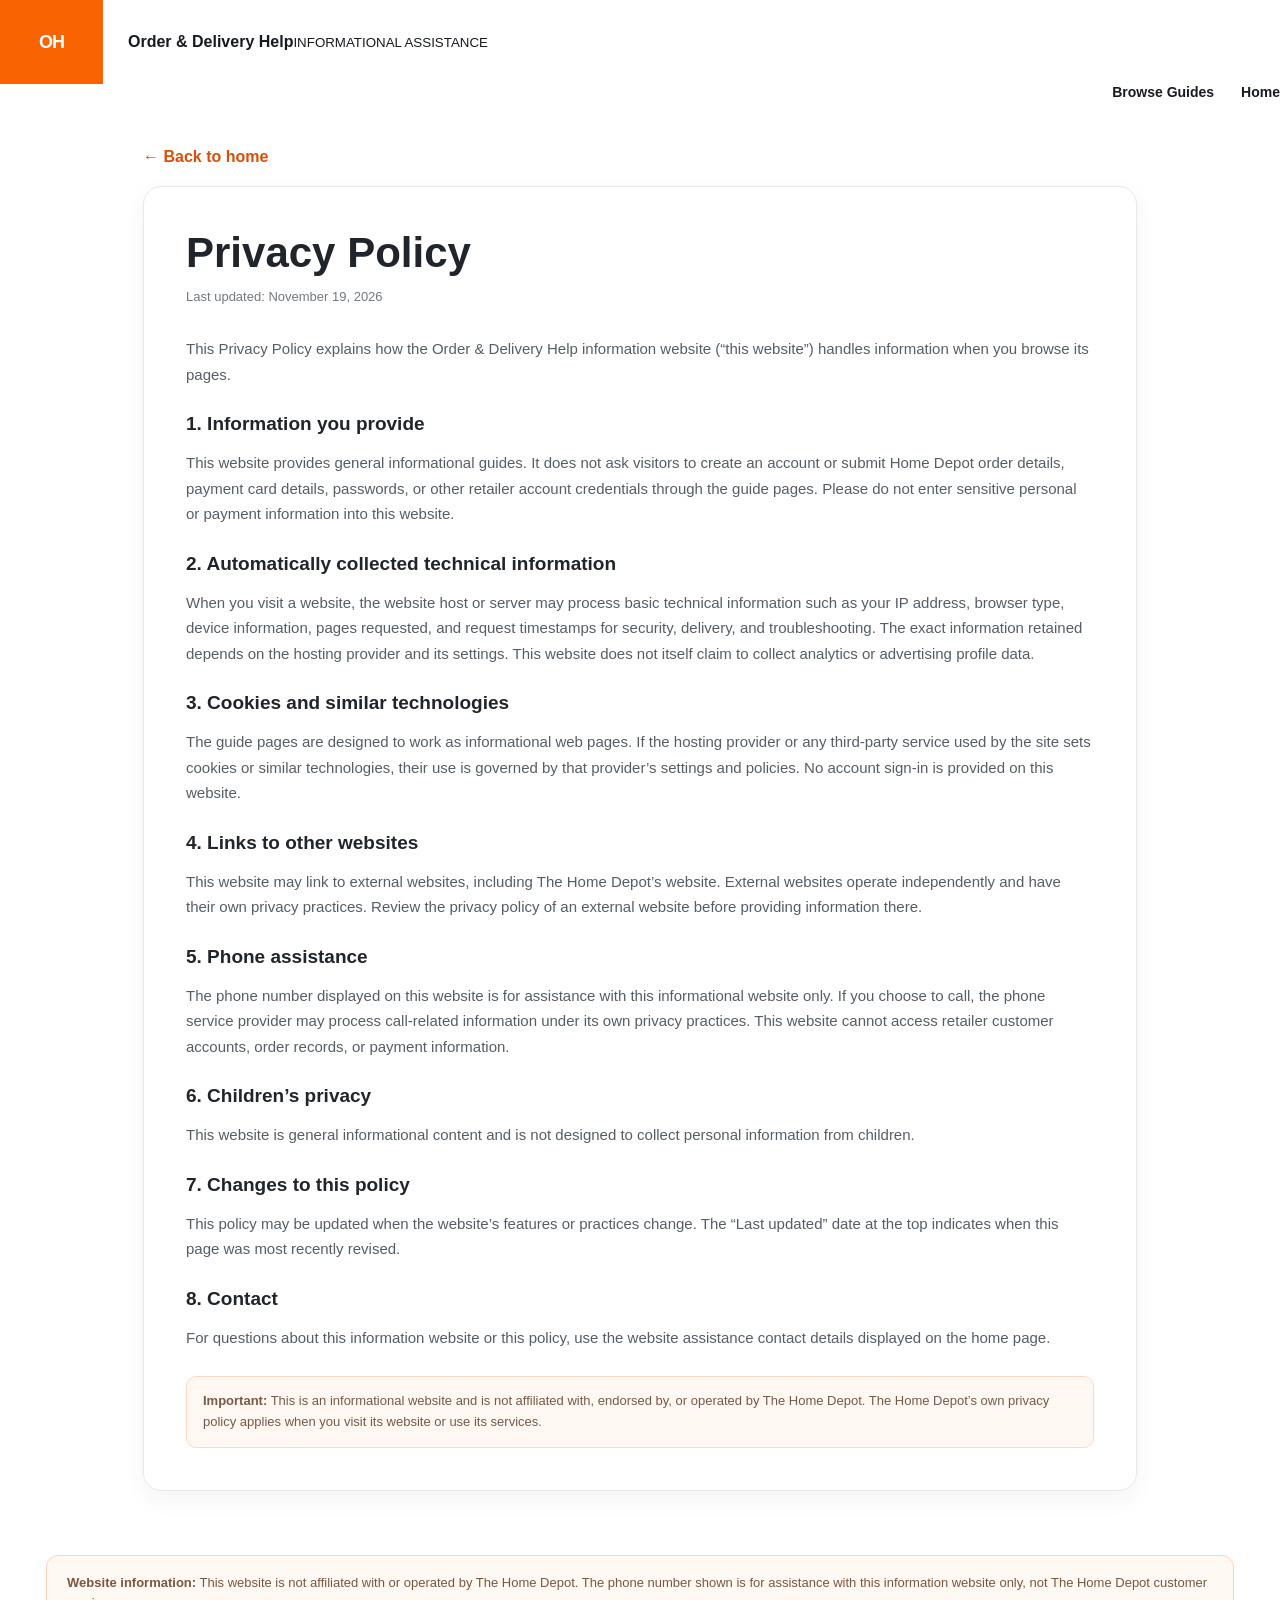
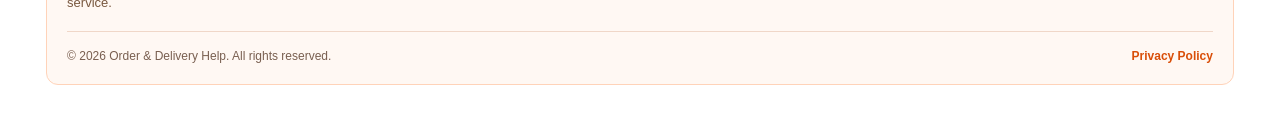
==== commit 8af671a1: "........." ====
--- a/privacy.html
+++ b/privacy.html
@@ -1 +1,71 @@
-<!doctype html><html lang="en"><head><meta charset="utf-8"><meta name="viewport" content="width=device-width,initial-scale=1"><meta name="description" content="Privacy policy for Daylight Desk."><title>Privacy Policy — Daylight Desk</title><link rel="stylesheet" href="styles.css"></head><body><header class="site-header"><a class="brand" href="index.html"><span class="brand-mark">d.</span><span>daylight desk</span></a><button class="menu-toggle" aria-label="Toggle navigation" aria-expanded="false">☰</button><nav class="nav"><a href="index.html#tools">Your tools</a><a href="about.html">About</a><a href="privacy.html">Privacy</a><a class="nav-cta" href="planner.html">Open your desk ↗</a></nav></header><main><section class="page-hero"><p class="eyebrow">CLEAR AND SIMPLE</p><h1>Your privacy<br><em>matters here.</em></h1><p>This page explains what happens to information when you use Daylight Desk.</p></section><article class="content-page"><p class="last-updated">LAST UPDATED: NOVEMBER 14, 2026</p><h2>Information you enter</h2><p>Tasks and habit check-ins you create are saved in your browser's local storage on the device you are using. This static website does not transmit those entries to a Daylight Desk server. The focus timer runs in your browser and does not save your session.</p><h2>Accounts and payments</h2><p>This version of Daylight Desk does not offer account registration, sign-in, or payment processing. It does not ask you to provide a name, password, or payment details.</p><h2>Third-party services</h2><p>The website loads typefaces from Google Fonts. When your browser requests those font files, Google may receive technical information such as your IP address. You can block external font requests using your browser settings; the site will fall back to system fonts.</p><h2>Hosting and server logs</h2><p>When you host this website, your hosting provider may process standard technical request data (such as IP address, requested page, and browser information) in server logs for security and operation. Check your chosen hosting provider's privacy terms for its practices.</p><h2>Your choices</h2><p>You can remove tasks and habits within the tools, or clear this website's local storage/site data in your browser settings. Clearing browser data may permanently erase your saved entries.</p><h2>Changes to this policy</h2><p>This policy may be updated if the website's features or hosting arrangements change. Please review it occasionally.</p><h2>Contact</h2><p>For privacy questions, add your preferred contact details here before publishing the website. Do not publish placeholder contact information.</p></article></main><footer class="footer"><div class="footer-main"><a class="brand brand-light" href="index.html"><span class="brand-mark">d.</span><span>daylight desk</span></a><p>A calm corner of the internet<br>to make room for what matters.</p><div class="footer-links"><a href="planner.html">Planner</a><a href="focus.html">Focus timer</a><a href="habits.html">Habits</a><a href="about.html">About</a><a href="privacy.html">Privacy</a></div></div><div class="footer-bottom"><span>© <span id="year"></span> Daylight Desk</span><span>Made for the everyday.</span></div></footer><script src="script.js"></script></body></html>+<!doctype html>
+<html lang="en">
+<head>
+<meta charset="utf-8">
+<meta name="viewport" content="width=device-width, initial-scale=1">
+<meta name="description" content="Privacy information for the Order & Delivery Help information website.">
+<title>Privacy Policy | Order &amp; Delivery Help</title>
+<link rel="stylesheet" href="styles.css">
+<style>
+.privacy-main{max-width:1050px;margin:0 auto;padding:48px 28px 64px}
+.privacy-panel{background:#fff;border:1px solid #e8e8e8;border-radius:18px;padding:clamp(22px,4vw,42px);box-shadow:0 8px 24px rgba(25,30,35,.05)}
+.privacy-main h1{font-size:clamp(30px,4vw,42px);line-height:1.12;margin:0 0 10px;color:#20252b}
+.privacy-main .updated{font-size:13px;color:#727982;margin:0 0 28px}
+.privacy-main h2{font-size:19px;margin:26px 0 9px;color:#20252b}
+.privacy-main p,.privacy-main li{font-size:15px;line-height:1.7;color:#555e67}
+.privacy-main a{color:#d94e08;font-weight:700}
+.privacy-back{display:inline-block;margin-bottom:20px;color:#d94e08;text-decoration:none;font-weight:800}
+.privacy-notice{background:#fff7f1;border:1px solid #ffd9c4;border-radius:10px;padding:14px 16px;margin-top:26px;color:#765b48;font-size:13px;line-height:1.6}
+@media(max-width:650px){.privacy-main{padding:28px 16px 44px}.privacy-panel{padding:22px 18px}}
+</style>
+</head>
+<body>
+<header class="site-header">
+  <div class="header-inner">
+    <a class="brand" href="index.html" aria-label="Order and Delivery Help home">
+      <span class="brand-mark">OH</span>
+      <span class="brand-copy"><strong>Order &amp; Delivery Help</strong><small>INFORMATIONAL ASSISTANCE</small></span>
+    </a>
+    <nav class="nav-links"><a href="index.html#guides">Browse Guides</a><a href="index.html">Home</a></nav>
+  </div>
+</header>
+<main class="privacy-main">
+  <a class="privacy-back" href="index.html">← Back to home</a>
+  <article class="privacy-panel">
+    <h1>Privacy Policy</h1>
+    <p class="updated">Last updated: November 19, 2026</p>
+    <p>This Privacy Policy explains how the Order &amp; Delivery Help information website (“this website”) handles information when you browse its pages.</p>
+
+    <h2>1. Information you provide</h2>
+    <p>This website provides general informational guides. It does not ask visitors to create an account or submit Home Depot order details, payment card details, passwords, or other retailer account credentials through the guide pages. Please do not enter sensitive personal or payment information into this website.</p>
+
+    <h2>2. Automatically collected technical information</h2>
+    <p>When you visit a website, the website host or server may process basic technical information such as your IP address, browser type, device information, pages requested, and request timestamps for security, delivery, and troubleshooting. The exact information retained depends on the hosting provider and its settings. This website does not itself claim to collect analytics or advertising profile data.</p>
+
+    <h2>3. Cookies and similar technologies</h2>
+    <p>The guide pages are designed to work as informational web pages. If the hosting provider or any third-party service used by the site sets cookies or similar technologies, their use is governed by that provider’s settings and policies. No account sign-in is provided on this website.</p>
+
+    <h2>4. Links to other websites</h2>
+    <p>This website may link to external websites, including The Home Depot’s website. External websites operate independently and have their own privacy practices. Review the privacy policy of an external website before providing information there.</p>
+
+    <h2>5. Phone assistance</h2>
+    <p>The phone number displayed on this website is for assistance with this informational website only. If you choose to call, the phone service provider may process call-related information under its own privacy practices. This website cannot access retailer customer accounts, order records, or payment information.</p>
+
+    <h2>6. Children’s privacy</h2>
+    <p>This website is general informational content and is not designed to collect personal information from children.</p>
+
+    <h2>7. Changes to this policy</h2>
+    <p>This policy may be updated when the website’s features or practices change. The “Last updated” date at the top indicates when this page was most recently revised.</p>
+
+    <h2>8. Contact</h2>
+    <p>For questions about this information website or this policy, use the website assistance contact details displayed on the home page.</p>
+
+    <div class="privacy-notice"><strong>Important:</strong> This is an informational website and is not affiliated with, endorsed by, or operated by The Home Depot. The Home Depot’s own privacy policy applies when you visit its website or use its services.</div>
+  </article>
+</main>
+<footer class="disclosure">
+  <div><strong>Website information:</strong> This website is not affiliated with or operated by The Home Depot. The phone number shown is for assistance with this information website only, not The Home Depot customer service.</div>
+  <div class="site-legal"><span>© 2026 Order &amp; Delivery Help. All rights reserved.</span><a href="privacy.html">Privacy Policy</a></div>
+</footer>
+</body>
+</html>
--- a/styles.css
+++ b/styles.css
@@ -1,7 +1,152 @@
-@import url('https://fonts.googleapis.com/css2?family=DM+Sans:wght@400;500;600;700&family=Playfair+Display:ital,wght@0,500;0,600;1,500;1,600&display=swap');
-:root{--paper:#f6f4ef;--ink:#202522;--muted:#737a72;--line:#deded5;--green:#566b54;--sage:#e5e9df;--cream:#eeeadf;--white:#fffefa;--serif:'Playfair Display',Georgia,serif;--sans:'DM Sans',Arial,sans-serif}
-*{box-sizing:border-box}html{scroll-behavior:smooth}body{margin:0;background:var(--paper);color:var(--ink);font-family:var(--sans);-webkit-font-smoothing:antialiased}a{color:inherit;text-decoration:none}.site-header{height:82px;padding:0 7.2%;display:flex;align-items:center;justify-content:space-between;border-bottom:1px solid rgba(32,37,34,.09);position:relative;z-index:5}.brand{display:flex;align-items:center;gap:11px;font-size:15px;font-weight:700;letter-spacing:-.4px}.brand-mark{width:31px;height:31px;border-radius:50%;background:var(--green);color:white;display:grid;place-items:center;font-family:var(--serif);font-size:20px;font-style:italic}.nav{display:flex;align-items:center;gap:34px;font-size:12px;color:#535b53}.nav a:hover,.footer a:hover{color:var(--green)}.nav-cta{padding:12px 17px;border:1px solid #c9cec4;border-radius:30px;color:var(--ink)!important}.nav-cta span{margin-left:10px}.menu-toggle{display:none;background:none;border:0;font-size:22px}.hero{min-height:650px;padding:95px 10% 75px;display:grid;grid-template-columns:1.05fr .95fr;align-items:center;position:relative;overflow:hidden}.hero-copy{position:relative;z-index:2}.eyebrow{font-size:9px;font-weight:700;letter-spacing:2px;color:var(--green);margin:0 0 24px}.eyebrow-dot{display:inline-block;width:7px;height:7px;border-radius:50%;background:#84977c;margin-right:9px}.hero h1,.section-heading h2,.closing h2{font-size:clamp(54px,6vw,82px);line-height:1.06;letter-spacing:-3px;font-weight:500;margin:0;font-family:var(--serif)}h1 em,h2 em,blockquote em{color:var(--green);font-weight:500}.hero-text{font-size:15px;line-height:1.85;color:var(--muted);max-width:410px;margin:25px 0 27px}.hero-actions{display:flex;align-items:center;gap:26px}.button{display:inline-flex;align-items:center;gap:28px;padding:16px 21px;border-radius:3px;font-size:11px;font-weight:600;transition:transform .2s,background .2s}.button:hover{transform:translateY(-2px)}.button-dark{background:var(--ink);color:white}.button-dark:hover{background:var(--green)}.text-link{font-size:11px;border-bottom:1px solid #aab1a5;padding-bottom:5px}.text-link span{margin-left:8px}.hero-note{font-size:10px;color:#7d847b;margin-top:30px}.tiny-check{color:var(--green);font-size:14px;margin-right:7px}.hero-art{height:440px;position:relative;display:grid;place-items:center}.hero-glow{position:absolute;width:550px;height:550px;border-radius:50%;background:radial-gradient(circle,#e7e8dc 0%,rgba(231,232,220,0) 68%);right:4%;top:7%}.sun{width:240px;height:240px;border-radius:50%;background:linear-gradient(145deg,#d5d9c6,#b4c0a7);position:absolute;top:75px;right:90px;box-shadow:0 25px 80px #87947a2b}.orbit{position:absolute;border:1px solid #9ba89266;border-radius:50%;transform:rotate(-28deg)}.orbit-one{width:410px;height:175px;right:12px;top:105px}.orbit-two{width:470px;height:215px;right:-12px;top:85px;transform:rotate(35deg)}.art-card{position:absolute;background:#fffefaed;box-shadow:0 20px 60px #39433614;border:1px solid #ffffff;border-radius:4px;padding:24px}.card-top{top:42px;left:0;width:190px;transform:rotate(-5deg)}.mini-label{display:block;font-size:8px;letter-spacing:1.5px;color:#8a9186;margin-bottom:16px}.card-top strong{font:25px/1.25 var(--serif);font-weight:500}.mini-line{display:block;width:30px;height:2px;background:var(--green);margin-top:17px}.card-bottom{right:0;bottom:40px;width:255px;transform:rotate(3deg);padding:20px}.mini-row{display:flex;align-items:center;gap:10px;font-size:10px;color:#626a60;margin:9px 0}.mini-check,.mini-empty{width:14px;height:14px;border:1px solid #aab5a4;border-radius:50%;display:grid;place-items:center;font-size:9px;color:white;background:var(--green)}.mini-empty{background:transparent}.art-spark{position:absolute;color:#87977b;font-size:23px}.spark-one{top:18px;right:70px}.spark-two{bottom:50px;left:65px;font-size:15px}.hero-index{position:absolute;bottom:29px;left:10%;display:flex;align-items:center;gap:13px;color:#858b82;font-size:8px;letter-spacing:1.5px}.hero-index span:first-child{color:var(--green);font-weight:700}.index-line{height:1px;width:45px;background:#bdc3b8}.intro-strip{background:#e9ebe3;padding:23px 10%;display:flex;justify-content:space-between;align-items:center}.intro-strip p:first-child{font-size:8px;letter-spacing:1.7px;font-weight:700;color:var(--green)}.intro-strip p:last-child{font:italic 17px var(--serif);color:#606a5c}.section-wrap{padding-left:10%;padding-right:10%}.tools-section{padding-top:110px;padding-bottom:110px}.section-heading{display:flex;justify-content:space-between;align-items:end;margin-bottom:48px}.section-heading h2,.closing h2{font-size:52px;letter-spacing:-1.7px}.section-aside{max-width:265px;font-size:12px;line-height:1.8;color:var(--muted);margin-bottom:5px}.tools-grid{display:grid;grid-template-columns:repeat(3,1fr);gap:19px}.tool-card{background:var(--white);padding:21px 22px 27px;border:1px solid #e8e6dd;min-width:0}.tool-top{display:flex;justify-content:space-between;align-items:center}.tool-number{font-size:8px;font-weight:700;letter-spacing:1.5px;color:#879084}.tool-icon{font-size:17px;color:#879084}.tool-illustration{height:190px;margin:18px 0 25px;display:grid;place-items:center;overflow:hidden}.task-illustration{background:#e9ece5}.paper{width:165px;background:#fffefa;padding:17px 17px 14px;box-shadow:0 12px 28px #28342412;transform:rotate(-4deg)}.paper-title{font:16px var(--serif);margin-bottom:13px}.paper-task{display:flex;align-items:center;gap:8px;font-size:8px;color:#697067;margin:10px 0}.paper-task i{width:11px;height:11px;border:1px solid #9eaa98;border-radius:50%}.paper-task.done i{background:var(--green);color:white;font-style:normal;font-size:7px;text-align:center}.paper-task.done span{text-decoration:line-through;color:#a0a59c}.focus-illustration{background:#e9e8df}.timer-preview{width:140px;height:140px;border:1px solid #9aa48f;border-radius:50%;display:flex;align-items:center;justify-content:center;flex-direction:column;position:relative}.timer-preview span{font:35px var(--serif);z-index:1}.timer-preview small,.habit-preview small{font-size:7px;letter-spacing:1.3px;color:#747d70;margin-top:5px}.timer-ring{position:absolute;inset:8px;border:2px solid transparent;border-top-color:#74866e;border-right-color:#74866e;border-radius:50%;transform:rotate(-30deg)}.habit-illustration{background:#eee9df}.habit-preview{width:180px;background:#fffefa;padding:17px 20px;box-shadow:0 12px 28px #28342412;transform:rotate(3deg)}.habit-sun{color:#9aa789;font-size:18px}.habit-preview strong{display:block;font:17px var(--serif);margin:4px 0 13px}.habit-bars{display:flex;gap:5px;margin:10px 0}.habit-bars i{height:19px;flex:1;border-radius:2px;background:#e3e7dc}.habit-bars i:nth-child(-n+4){background:#84967b}.tool-card h3{font:24px var(--serif);font-weight:500;margin:0 0 9px}.tool-card>p{font-size:11px;line-height:1.8;color:var(--muted);min-height:42px;margin:0 0 22px}.card-link{font-size:10px;font-weight:700;color:var(--green);border-bottom:1px solid #bdc8b8;padding-bottom:6px}.card-link span{margin-left:15px}.quote-section{background:#e8ebe3;text-align:center;padding:82px 20px 75px}.quote-mark{font:70px var(--serif);line-height:.7;color:#93a18a}.quote-section blockquote{font:clamp(27px,3vw,39px)/1.45 var(--serif);margin:12px 0 22px}.quote-section>p{font-size:8px;letter-spacing:1.8px;color:#7a8475}.closing{padding-top:90px;padding-bottom:90px;display:flex;justify-content:space-between;align-items:center}.closing h2{font-size:48px}.closing .eyebrow{margin-bottom:14px}.footer{background:#252d27;color:#f5f4ed;padding:48px 10% 22px}.footer-main{display:grid;grid-template-columns:1.2fr 1fr 1fr;gap:35px;padding-bottom:48px}.brand-light .brand-mark{background:#dce3d4;color:#334333}.footer-main>p{font:italic 17px/1.6 var(--serif);color:#c1c9bc;margin:4px 0}.footer-links{display:grid;grid-template-columns:1fr 1fr;gap:13px;font-size:10px;color:#c5ccc2}.footer-bottom{border-top:1px solid #ffffff22;padding-top:19px;display:flex;justify-content:space-between;font-size:9px;color:#aeb8ad}
-.page-hero{padding:78px 10% 55px;background:#e9ebe3}.page-hero .eyebrow{margin-bottom:18px}.page-hero h1{font:clamp(43px,5vw,64px)/1.1 var(--serif);letter-spacing:-1.5px;margin:0}.page-hero p:last-child{max-width:560px;color:var(--muted);font-size:13px;line-height:1.8}.workspace{max-width:1100px;margin:0 auto;padding:55px 28px 100px}.workspace-grid{display:grid;grid-template-columns:1.2fr .8fr;gap:20px}.panel{background:var(--white);border:1px solid #e6e4dc;padding:26px}.panel h2{font:26px var(--serif);font-weight:500;margin:0 0 8px}.muted{font-size:11px;color:var(--muted);line-height:1.7}.entry-form{display:flex;gap:8px;margin:22px 0}.entry-form input,.habit-form input,.custom-time input{min-width:0;flex:1;padding:12px 13px;border:1px solid var(--line);background:#fffefa;font:12px var(--sans);outline:none}.entry-form input:focus,.habit-form input:focus,.custom-time input:focus{border-color:var(--green)}.small-button{border:0;background:var(--green);color:white;padding:0 17px;font:600 11px var(--sans);cursor:pointer}.task-list{list-style:none;margin:0;padding:0}.task-list li{display:flex;align-items:center;gap:11px;padding:13px 0;border-top:1px solid #eeede7;font-size:12px}.task-list li .task-text{flex:1;overflow-wrap:anywhere}.task-list li.completed .task-text{text-decoration:line-through;color:#9aa095}.round-check{width:18px;height:18px;border:1px solid #aab5a4;border-radius:50%;background:transparent;color:white;cursor:pointer;font-size:10px;padding:0}.completed .round-check{background:var(--green)}.delete-task{border:0;background:none;color:#9a9e96;font-size:16px;cursor:pointer}.empty{padding:28px 0;color:#8b9288;font-size:11px;text-align:center}.progress-track{height:6px;background:#e9ece5;margin:16px 0 8px}.progress-fill{height:100%;width:0;background:var(--green);transition:width .3s}.timer-panel{text-align:center}.timer-face{font:clamp(58px,8vw,84px) var(--serif);font-variant-numeric:tabular-nums;margin:24px 0 5px}.timer-mode{font-size:9px;letter-spacing:1.7px;color:var(--muted)}.timer-controls{display:flex;justify-content:center;gap:8px;margin:24px 0}.timer-controls button,.preset-row button{padding:11px 18px;border:1px solid var(--line);background:transparent;font:11px var(--sans);cursor:pointer}.timer-controls .primary{background:var(--green);color:white;border-color:var(--green)}.preset-row{display:flex;justify-content:center;gap:7px}.preset-row button.active{background:#e7ebe2;border-color:#a9b5a2;color:#40543d}.custom-time{display:flex;gap:8px;justify-content:center;margin-top:18px}.custom-time input{width:80px;flex:0;text-align:center}.habit-form{display:flex;gap:8px;margin:20px 0}.habit-list{list-style:none;padding:0;margin:0}.habit-list li{display:flex;align-items:center;gap:10px;padding:13px 0;border-top:1px solid #eeede7;font-size:12px}.habit-list label{flex:1}.habit-list input{accent-color:var(--green);width:16px;height:16px}.habit-list .is-done{text-decoration:line-through;color:#9aa095}.week-label{font-size:9px;letter-spacing:1px;color:var(--muted);margin-top:25px}.week-dots{display:flex;gap:8px;margin-top:12px}.week-day{flex:1;text-align:center;font-size:8px;color:var(--muted)}.week-day i{display:block;width:24px;height:24px;border-radius:50%;background:#e9ece5;margin:0 auto 6px}.week-day i.active{background:var(--green)}.content-page{max-width:780px;margin:auto;padding:65px 28px 100px}.content-page h2{font:25px var(--serif);font-weight:500;margin:38px 0 10px}.content-page p,.content-page li{font-size:13px;line-height:1.9;color:var(--muted)}.content-page a{color:var(--green);text-decoration:underline}.content-page h1{font:clamp(42px,5vw,60px) var(--serif);font-weight:500;margin:0}.last-updated{font-size:10px!important;letter-spacing:1px}
-@media(max-width:850px){.hero{padding-left:7%;padding-right:7%;grid-template-columns:1fr .8fr}.hero-art{transform:scale(.85);transform-origin:center}.section-wrap{padding-left:7%;padding-right:7%}.tools-grid{gap:12px}.tool-card{padding:17px}.site-header{padding:0 6%}.nav{gap:18px}.hero-index{left:7%}.footer{padding-left:7%;padding-right:7%}}
-@media(max-width:650px){.site-header{height:70px}.menu-toggle{display:block}.nav{display:none;position:absolute;top:69px;left:0;right:0;background:var(--paper);padding:18px 7%;border-bottom:1px solid var(--line);flex-direction:column;align-items:stretch;gap:18px}.nav.open{display:flex}.nav-cta{text-align:center}.hero{display:block;padding:75px 7% 85px;min-height:0}.hero h1{font-size:58px}.hero-art{height:330px;margin:12px -25px 0;transform:scale(.88)}.sun{right:75px;top:65px;width:200px;height:200px}.card-top{left:12px;top:25px}.card-bottom{right:8px;bottom:12px}.hero-index{left:7%;bottom:24px}.intro-strip{padding:20px 7%;display:block}.intro-strip p:last-child{margin-bottom:0}.tools-section{padding-top:75px;padding-bottom:75px}.section-heading{display:block}.section-heading h2{font-size:43px}.section-aside{margin-top:18px}.tools-grid{grid-template-columns:1fr}.tool-illustration{height:175px}.tool-card>p{min-height:0}.quote-section{padding:65px 18px}.closing{padding-top:70px;padding-bottom:70px;display:block}.closing .button{margin-top:28px}.footer-main{grid-template-columns:1fr 1fr}.footer-main>p{grid-column:1/-1;grid-row:2}.footer-links{grid-column:1/-1;grid-row:3}.footer-bottom{gap:10px}.workspace-grid{grid-template-columns:1fr}.workspace{padding:35px 16px 70px}.page-hero{padding:60px 7% 42px}.content-page{padding:50px 22px 75px}}
-@media(prefers-reduced-motion:reduce){*,*::before,*::after{scroll-behavior:auto!important;transition:none!important}}
+*{box-sizing:border-box}html{scroll-behavior:smooth}body{margin:0;background:#fff;color:#171b20;font-family:Inter,Arial,sans-serif}.utility{height:42px;background:#202326;color:#fff;font-size:14px}.utility-inner{height:100%;padding:0 3.5%;display:flex;align-items:center;justify-content:space-between}.utility-links{display:flex;gap:34px}.utility a{color:#fff;text-decoration:none}.main-nav{height:99px;padding:0 3.5%;display:flex;align-items:center;gap:25px;border-bottom:1px solid #e6e6e6;background:#fff;position:relative;z-index:2}.brand{display:flex;align-items:center;gap:25px;text-decoration:none;color:#171b20;flex-shrink:0}.brand-mark{width:103px;height:84px;background:#f96302;color:white;display:flex;align-items:center;justify-content:center;text-align:center;font-weight:900;font-size:18px;line-height:.92;letter-spacing:-1px}.brand-divider{height:42px;border-left:2px solid #aeb4bb}.brand-title{font-size:22px;font-weight:800;white-space:nowrap}.nav-links{display:flex;align-items:center;justify-content:flex-end;gap:27px;flex:1}.nav-links a{font-size:14px;font-weight:650;color:#171b20;text-decoration:none;white-space:nowrap}.nav-phone{background:#f96302;color:#fff;text-decoration:none;padding:16px 19px;border-radius:13px;font-weight:800;white-space:nowrap}.menu-toggle{display:none}.hero{min-height:548px;position:relative;display:flex;align-items:center;padding:40px 3.75%;overflow:hidden;background:#fff}.hero-copy{position:relative;z-index:1;width:49%;max-width:680px}.eyebrow{display:inline-block;background:#ffe0ca;color:#e65100;padding:9px 15px;border-radius:24px;font-size:15px;font-weight:800;margin-bottom:18px}.hero h1{font-size:clamp(42px,4.1vw,66px);line-height:1.04;letter-spacing:-2.8px;margin:0 0 18px;font-weight:850}.hero h1 span{color:#f96302}.intro{font-size:19px;line-height:1.5;color:#41464d;margin:0 0 23px;max-width:660px}.phone-panel{height:111px;border:2px solid #ff6815;border-radius:15px;display:flex;align-items:center;gap:24px;padding:13px 22px;text-decoration:none;color:#171b20;background:rgba(255,255,255,.96);max-width:650px}.phone-icon{width:82px;height:82px;border-radius:16px;background:#f96302;color:#fff;display:grid;place-items:center;font-size:42px;flex-shrink:0}.phone-text{display:flex;flex-direction:column;gap:3px}.phone-text small{font-size:17px;font-weight:750}.phone-text strong{font-size:clamp(27px,2.7vw,43px);line-height:1.1;letter-spacing:-1.4px;color:#e95708;white-space:nowrap}.hero-actions{display:flex;gap:18px;margin-top:25px}.btn{height:64px;padding:0 28px;display:inline-flex;align-items:center;justify-content:center;border-radius:15px;text-decoration:none;font-weight:800;font-size:16px}.btn-orange{background:#f96302;color:#fff}.btn-outline{border:2px solid #343b42;color:#171b20;background:#fff}.hero-photo{position:absolute;right:0;top:0;width:59%;height:100%;background-image:linear-gradient(90deg,#fff 0%,rgba(255,255,255,.75) 13%,rgba(255,255,255,0) 35%),url('assets/storefront-hero.jpg');background-size:cover;background-position:center}.quick-links{display:grid;grid-template-columns:repeat(4,1fr);gap:20px;padding:15px 2.3% 30px}.quick-card{min-height:122px;border:1px solid #e6e7e9;border-radius:15px;box-shadow:0 3px 7px #00000010;display:flex;align-items:center;gap:20px;padding:20px 24px;color:#171b20;text-decoration:none}.quick-icon{font-size:42px;line-height:1;color:#f96302;min-width:48px;text-align:center}.quick-card b{display:block;font-size:19px;margin-bottom:7px;white-space:nowrap}.quick-card small{font-size:15px;line-height:1.45;color:#333b43}.quick-card i{font-style:normal;font-size:34px;margin-left:auto}.topics{padding:20px 3.6% 55px}.topics-heading{display:flex;justify-content:space-between;align-items:flex-start}.topics h2{font-size:34px;letter-spacing:-1.2px;margin:0 0 3px}.topics-heading p{font-size:17px;color:#48505a;margin:0}.topics-heading>a{color:#e95708;text-decoration:none;font-size:18px;font-weight:800;margin-top:17px}.orange-rule{display:block;width:78px;height:4px;background:#f96302;margin-top:20px}.topic-grid{display:grid;grid-template-columns:repeat(4,1fr);gap:18px;margin-top:25px}.topic-card{border:1px solid #e5e6e8;border-radius:14px;padding:22px;box-shadow:0 2px 8px #00000008}.topic-card h3{font-size:17px;margin:0 0 7px}.topic-card p{font-size:14px;color:#555e66;line-height:1.5;margin:0}.disclosure{margin:0 3.6% 35px;padding:17px 20px;border:1px solid #ffd3b9;background:#fff8f3;border-radius:12px;color:#79583f;font-size:13px;line-height:1.55}.disclosure a{color:#b94b0b;font-weight:700}@media(max-width:1150px){.main-nav{gap:15px}.brand-title{font-size:18px}.brand-mark{width:78px;height:78px}.nav-links{gap:14px}.nav-links a{font-size:12px}.nav-phone{padding:14px;font-size:13px}.hero-copy{width:54%}.hero-photo{width:55%}.quick-card{padding:15px;gap:12px}.quick-card b{font-size:16px}.quick-card small{font-size:13px}}@media(max-width:760px){.utility{height:auto;padding:10px 0}.utility-inner{padding:0 18px}.utility-links{display:none}.main-nav{height:auto;min-height:76px;padding:10px 18px;flex-wrap:wrap}.brand{gap:12px}.brand-mark{width:55px;height:55px;font-size:12px}.brand-divider{height:34px}.brand-title{font-size:16px}.menu-toggle{display:block;margin-left:auto;border:1px solid #ddd;background:#fff;border-radius:8px;padding:9px 12px;font-size:20px}.nav-phone{order:3;width:100%;text-align:center;padding:13px}.nav-links{display:none;order:4;flex-basis:100%;flex-direction:column;align-items:stretch;padding:10px 0}.nav-links.open{display:flex}.nav-links a{padding:10px;font-size:14px}.hero{display:block;padding:28px 20px 290px;min-height:0}.hero-copy{width:100%}.hero h1{font-size:43px;letter-spacing:-1.8px}.intro{font-size:16px}.phone-panel{height:88px;padding:10px;gap:14px}.phone-icon{width:62px;height:62px;font-size:30px}.phone-text small{font-size:13px}.phone-text strong{font-size:clamp(23px,6vw,32px)}.hero-actions{flex-direction:column;gap:12px}.btn{height:54px}.hero-photo{top:auto;bottom:0;width:100%;height:275px;background-image:linear-gradient(180deg,#fff 0%,rgba(255,255,255,0) 28%),url('assets/storefront-hero.jpg')}.quick-links{grid-template-columns:1fr;padding:15px 18px}.quick-card{min-height:100px}.topics{padding:20px 18px 40px}.topics h2{font-size:28px}.topics-heading{gap:12px}.topics-heading>a{font-size:14px;white-space:nowrap}.topic-grid{grid-template-columns:1fr}.disclosure{margin:0 18px 25px;font-size:12px}}
+/* Expanded topic finder and guide library */
+.guide-finder,.popular-guides,.guide-details{padding:24px 3.6% 30px}
+.section-heading h2{font-size:32px;letter-spacing:-1px;margin:0 0 5px}
+.section-heading p{font-size:16px;color:#48505a;margin:0}
+.section-heading .orange-rule{margin-top:17px}
+.guide-search{margin:22px 0 18px;max-width:620px;height:52px;border:1px solid #d9dde1;border-radius:11px;display:flex;align-items:center;padding:0 16px;gap:12px;background:#fff;box-shadow:0 2px 7px #00000008}
+.guide-search span{font-size:27px;color:#e95708}
+.guide-search input{border:0;outline:0;width:100%;font:inherit;font-size:15px;background:transparent}
+.category-grid{display:grid;grid-template-columns:repeat(6,1fr);gap:13px}
+.category-tile{min-height:120px;border:1px solid #f1d8c8;border-radius:14px;background:#fffaf6;text-decoration:none;color:#171b20;display:flex;flex-direction:column;align-items:center;justify-content:center;text-align:center;padding:12px 8px;gap:5px;transition:transform .18s,box-shadow .18s}
+.category-tile:hover,.resource-card:hover{transform:translateY(-2px);box-shadow:0 7px 18px #00000012}
+.category-tile span{font-size:30px;line-height:1.2}
+.category-tile b{font-size:14px}
+.category-tile small{font-size:12px;color:#58616a;line-height:1.3}
+.split-heading{display:flex;justify-content:space-between;align-items:flex-start}
+.split-heading>a{color:#e95708;text-decoration:none;font-weight:800;margin-top:12px;white-space:nowrap}
+.resource-grid{display:grid;grid-template-columns:repeat(4,1fr);gap:16px;margin-top:20px}
+.resource-card{display:grid;grid-template-columns:40% 1fr;gap:13px;align-items:stretch;border:1px solid #e5e6e8;border-radius:14px;padding:10px;box-shadow:0 2px 8px #00000008;transition:transform .18s,box-shadow .18s}
+.resource-art{background:linear-gradient(145deg,#fff0e4,#ffe0c7);border-radius:10px;display:grid;place-items:center;font-size:52px;min-height:130px}
+.resource-card label{display:inline-block;color:#d94e08;background:#ffe4d3;border-radius:20px;padding:5px 9px;font-size:10px;font-weight:800;margin:2px 0 7px}
+.resource-card h3{font-size:15px;line-height:1.25;margin:0 0 5px}
+.resource-card p{font-size:12px;line-height:1.4;color:#59616a;margin:0 0 8px}
+.resource-card a{font-size:13px;font-weight:800;color:#e95708;text-decoration:none}
+.guide-details{padding-top:5px}
+.detail-grid{display:grid;grid-template-columns:repeat(2,1fr);gap:12px;margin-top:20px}
+.detail-grid details{border:1px solid #e5e6e8;border-radius:12px;padding:17px 19px;background:#fff}
+.detail-grid summary{font-weight:800;cursor:pointer}
+.detail-grid ol{padding-left:22px;color:#48505a;font-size:14px;line-height:1.65}
+.detail-grid p{font-size:13px;color:#79583f;line-height:1.5}
+.no-results{padding:20px;color:#656d75}
+@media(max-width:1050px){.category-grid{grid-template-columns:repeat(4,1fr)}.resource-grid{grid-template-columns:repeat(2,1fr)}}
+@media(max-width:650px){.guide-finder,.popular-guides,.guide-details{padding:20px 18px}.category-grid{grid-template-columns:repeat(2,1fr)}.resource-grid,.detail-grid{grid-template-columns:1fr}.resource-card{grid-template-columns:34% 1fr}.section-heading h2{font-size:27px}.split-heading{gap:10px}.split-heading>a{font-size:13px}}
+
+/* Added help options and resource guides. Existing page styling above is unchanged. */
+.extra-help,.extra-guides,.guide-details{padding:22px 3.6% 28px}
+.extra-heading h2{font-size:29px;letter-spacing:-1px;margin:0 0 4px}
+.extra-heading p{font-size:15px;color:#48505a;margin:0}
+.extra-heading .orange-rule{display:block;width:58px;height:4px;background:#f96302;margin-top:12px}
+.guide-search{height:50px;max-width:620px;border:1px solid #dfe1e4;border-radius:11px;display:flex;align-items:center;gap:12px;padding:0 15px;margin:20px 0 14px;background:#fff}
+.guide-search span{font-size:27px;color:#f96302}
+.guide-search input{border:0;outline:0;width:100%;font:inherit;font-size:15px;background:transparent}
+.help-options{display:grid;grid-template-columns:repeat(6,1fr);gap:12px}
+.help-option{min-height:112px;border:1px solid #f2d9c9;border-radius:14px;background:#fffaf6;text-decoration:none;color:#171b20;display:flex;flex-direction:column;align-items:center;justify-content:center;text-align:center;padding:10px 7px;gap:5px;transition:box-shadow .18s,transform .18s}
+.help-option:hover{transform:translateY(-2px);box-shadow:0 6px 16px #00000012}
+.help-option span{font-size:32px;line-height:1.15}
+.help-option b{font-size:14px;line-height:1.2}
+.help-option small{font-size:11px;color:#5c6269;line-height:1.25}
+.split-extra{display:flex;align-items:flex-start;justify-content:space-between;gap:15px}
+.split-extra>a{color:#e95708;text-decoration:none;font-size:16px;font-weight:800;white-space:nowrap;margin-top:10px}
+.extra-guides{border-top:1px solid #ededed}
+.guide-cards{display:grid;grid-template-columns:repeat(4,1fr);gap:16px;margin-top:18px}
+.guide-card{min-height:150px;border:1px solid #e5e6e8;border-radius:14px;padding:10px;display:grid;grid-template-columns:37% 1fr;gap:12px;box-shadow:0 2px 8px #00000008;background:#fff}
+.guide-picture{border-radius:10px;background:linear-gradient(145deg,#fff0e4,#ffe0c7);display:grid;place-items:center;font-size:50px;min-height:128px}
+.guide-card-copy label{display:inline-block;background:#ffe3d1;color:#d94e08;border-radius:18px;padding:4px 8px;font-size:10px;font-weight:800;margin:1px 0 6px}
+.guide-card h3{font-size:15px;line-height:1.2;margin:0 0 5px}
+.guide-card p{font-size:12px;line-height:1.4;color:#58616a;margin:0 0 7px}
+.guide-card a{font-size:13px;color:#e95708;text-decoration:none;font-weight:800}
+.guide-details{padding-top:8px}
+.guide-accordions{display:grid;grid-template-columns:repeat(2,1fr);gap:10px;margin-top:18px}
+.guide-accordions details{border:1px solid #e5e6e8;border-radius:12px;padding:15px 17px;background:#fff}
+.guide-accordions summary{font-size:15px;font-weight:750;cursor:pointer}
+.guide-accordions ol{padding-left:21px;color:#4d555e;font-size:13px;line-height:1.6}
+.guide-accordions details p{font-size:13px;color:#4d555e;line-height:1.55}
+.guide-note{font-size:12px;line-height:1.5;color:#79583f;background:#fff8f3;border:1px solid #ffd9c4;border-radius:10px;padding:12px 15px;margin-top:16px}
+[hidden]{display:none!important}
+@media(max-width:1050px){.help-options{grid-template-columns:repeat(4,1fr)}.guide-cards{grid-template-columns:repeat(2,1fr)}}
+@media(max-width:650px){.extra-help,.extra-guides,.guide-details{padding:20px 18px}.help-options{grid-template-columns:repeat(2,1fr)}.guide-cards,.guide-accordions{grid-template-columns:1fr}.extra-heading h2{font-size:25px}.split-extra>a{font-size:13px}.guide-card{grid-template-columns:34% 1fr}}
+
+/* Place the added help directory immediately beneath the four homepage quick links. */
+.quick-links + .extra-help{padding-top:14px}
+.quick-links + .extra-help .guide-search{margin-top:14px}
+
+
+.site-legal{display:flex;align-items:center;justify-content:space-between;gap:16px;flex-wrap:wrap;border-top:1px solid #f0d7c8;margin-top:18px;padding:15px 0 2px;font-size:12px;line-height:1.5;color:#795f50}
+.site-legal a{color:#d94e08;font-weight:800;text-decoration:none}
+.site-legal a:hover{text-decoration:underline}
+
+
+/* Version 15: highlighted assistance number and mobile-first fit refinements */
+.phone-panel{
+  width:100%;
+  min-width:0;
+  height:auto;
+  min-height:112px;
+  background:linear-gradient(110deg,#fff0e5 0%,#fffaf6 100%);
+  border:2px solid #f96302;
+  box-shadow:0 8px 22px rgba(249,99,2,.10);
+}
+.phone-text{min-width:0;flex:1}
+.phone-text small{color:#9f3b06}
+.phone-text .phone-number-highlight{
+  display:inline-block;
+  width:fit-content;
+  max-width:100%;
+  padding:7px 13px;
+  border-radius:9px;
+  background:#f96302;
+  color:#fff;
+  font-size:clamp(23px,2.5vw,39px);
+  letter-spacing:-.8px;
+  line-height:1.15;
+  white-space:nowrap;
+  box-shadow:0 3px 8px rgba(249,99,2,.18);
+}
+@media(max-width:760px){
+  html,body{width:100%;max-width:100%;overflow-x:hidden}
+  .main-nav{width:100%;gap:10px}
+  .brand{min-width:0;max-width:calc(100% - 58px)}
+  .brand-title{white-space:normal;line-height:1.15}
+  .nav-phone{width:100%;max-width:100%;box-sizing:border-box}
+  .hero{width:100%;padding:24px 16px 270px;overflow:hidden}
+  .hero-copy{width:100%;max-width:100%}
+  .hero h1{font-size:clamp(34px,9vw,43px);line-height:1.06;letter-spacing:-1.5px}
+  .intro{font-size:15px;line-height:1.5}
+  .phone-panel{
+    min-height:88px;
+    height:auto;
+    padding:10px;
+    gap:10px;
+    border-radius:13px;
+  }
+  .phone-icon{width:50px;height:50px;flex:0 0 50px;font-size:27px;border-radius:11px}
+  .phone-text{gap:5px}
+  .phone-text small{font-size:12px;line-height:1.2}
+  .phone-text .phone-number-highlight{
+    white-space:normal;
+    overflow-wrap:anywhere;
+    width:fit-content;
+    font-size:clamp(19px,5.8vw,27px);
+    padding:7px 9px;
+    letter-spacing:-.5px;
+  }
+  .hero-actions{width:100%;gap:10px}
+  .hero-actions .btn{width:100%;min-width:0;padding:0 12px;font-size:14px}
+  .hero-photo{width:100%;height:255px;background-position:center}
+  .quick-links,.topic-grid,.help-options,.guide-cards,.guide-accordions,.resource-grid,.detail-grid,.related-grid{
+    min-width:0;
+  }
+  .quick-card{min-width:0;gap:12px;padding:16px}
+  .quick-card b,.quick-card small{white-space:normal}
+  .topics-heading{flex-wrap:wrap}
+  .topics-heading>a{white-space:normal}
+  .disclosure{overflow-wrap:anywhere}
+  img{max-width:100%;height:auto}
+}
+@media(max-width:380px){
+  .phone-icon{width:44px;height:44px;flex-basis:44px;font-size:24px}
+  .phone-text .phone-number-highlight{font-size:18px;padding:7px}
+  .hero h1{font-size:34px}
+  .brand-title{font-size:14px}
+}
